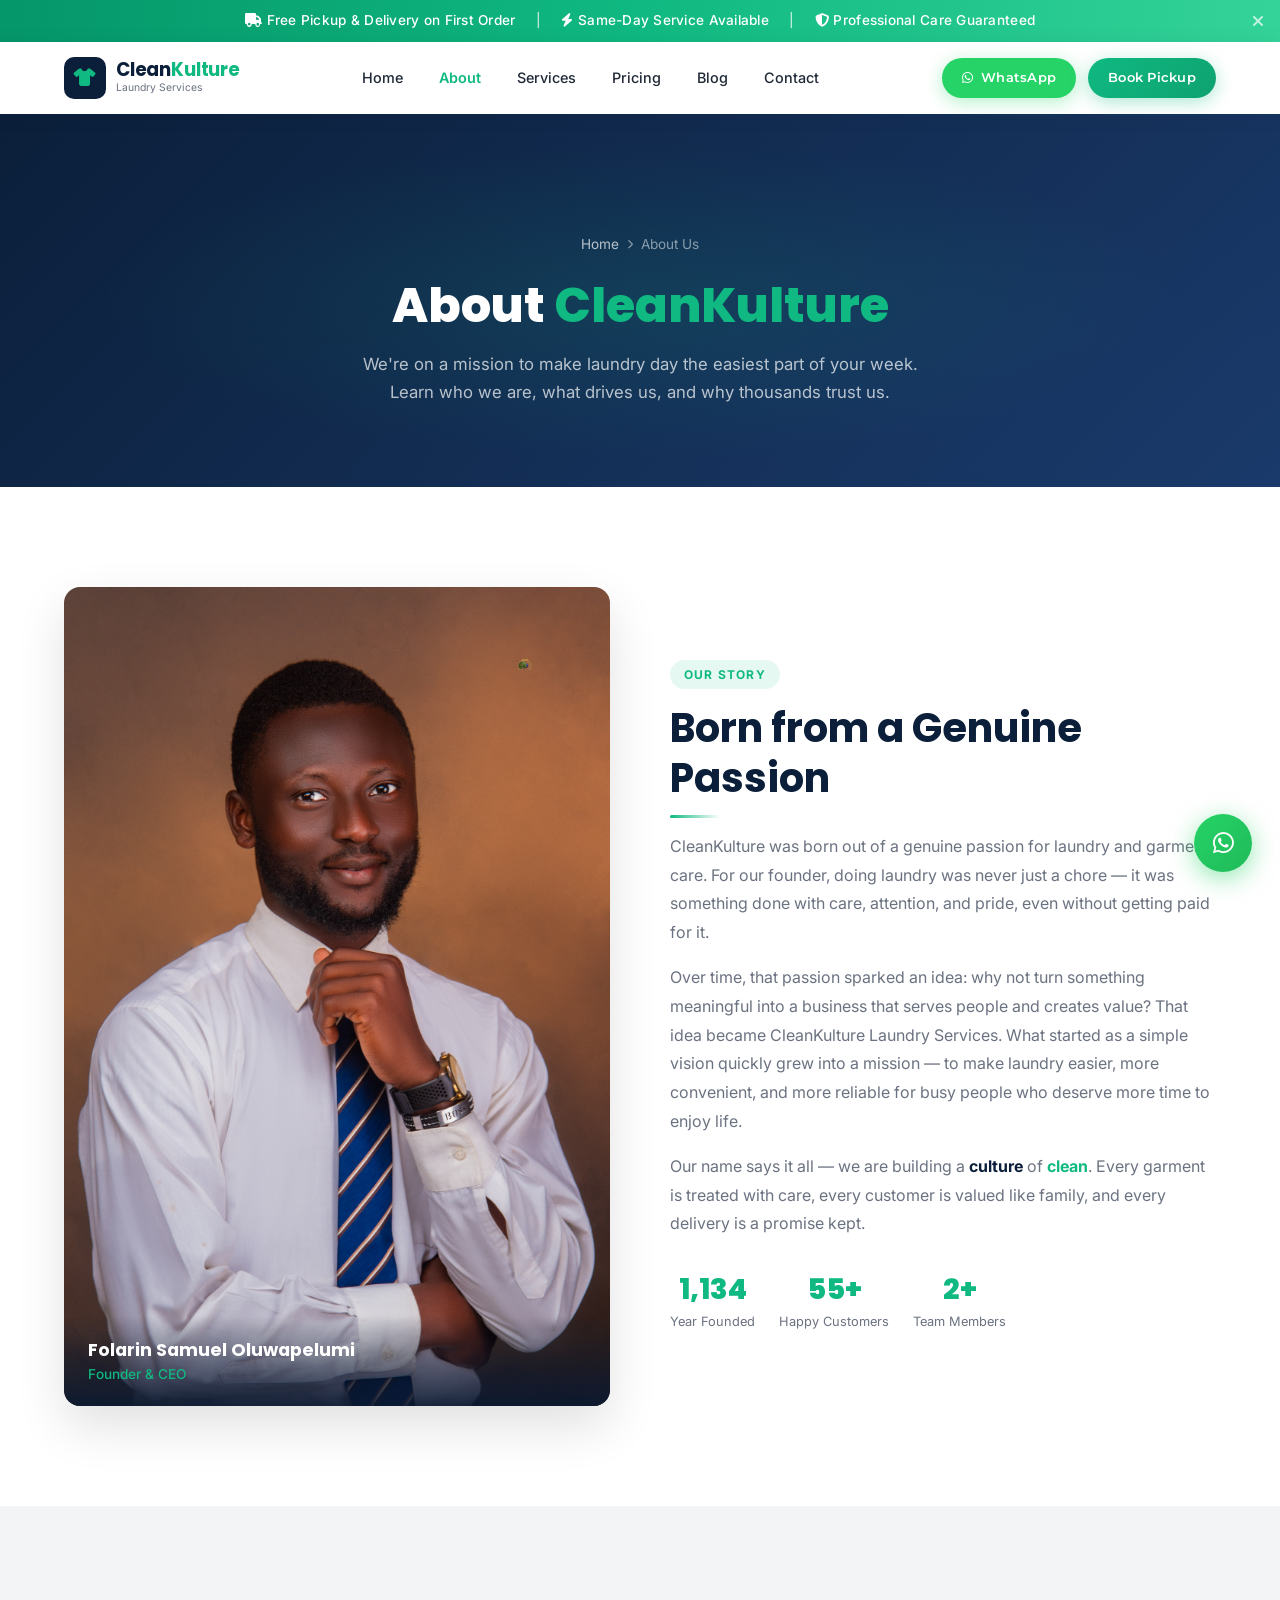
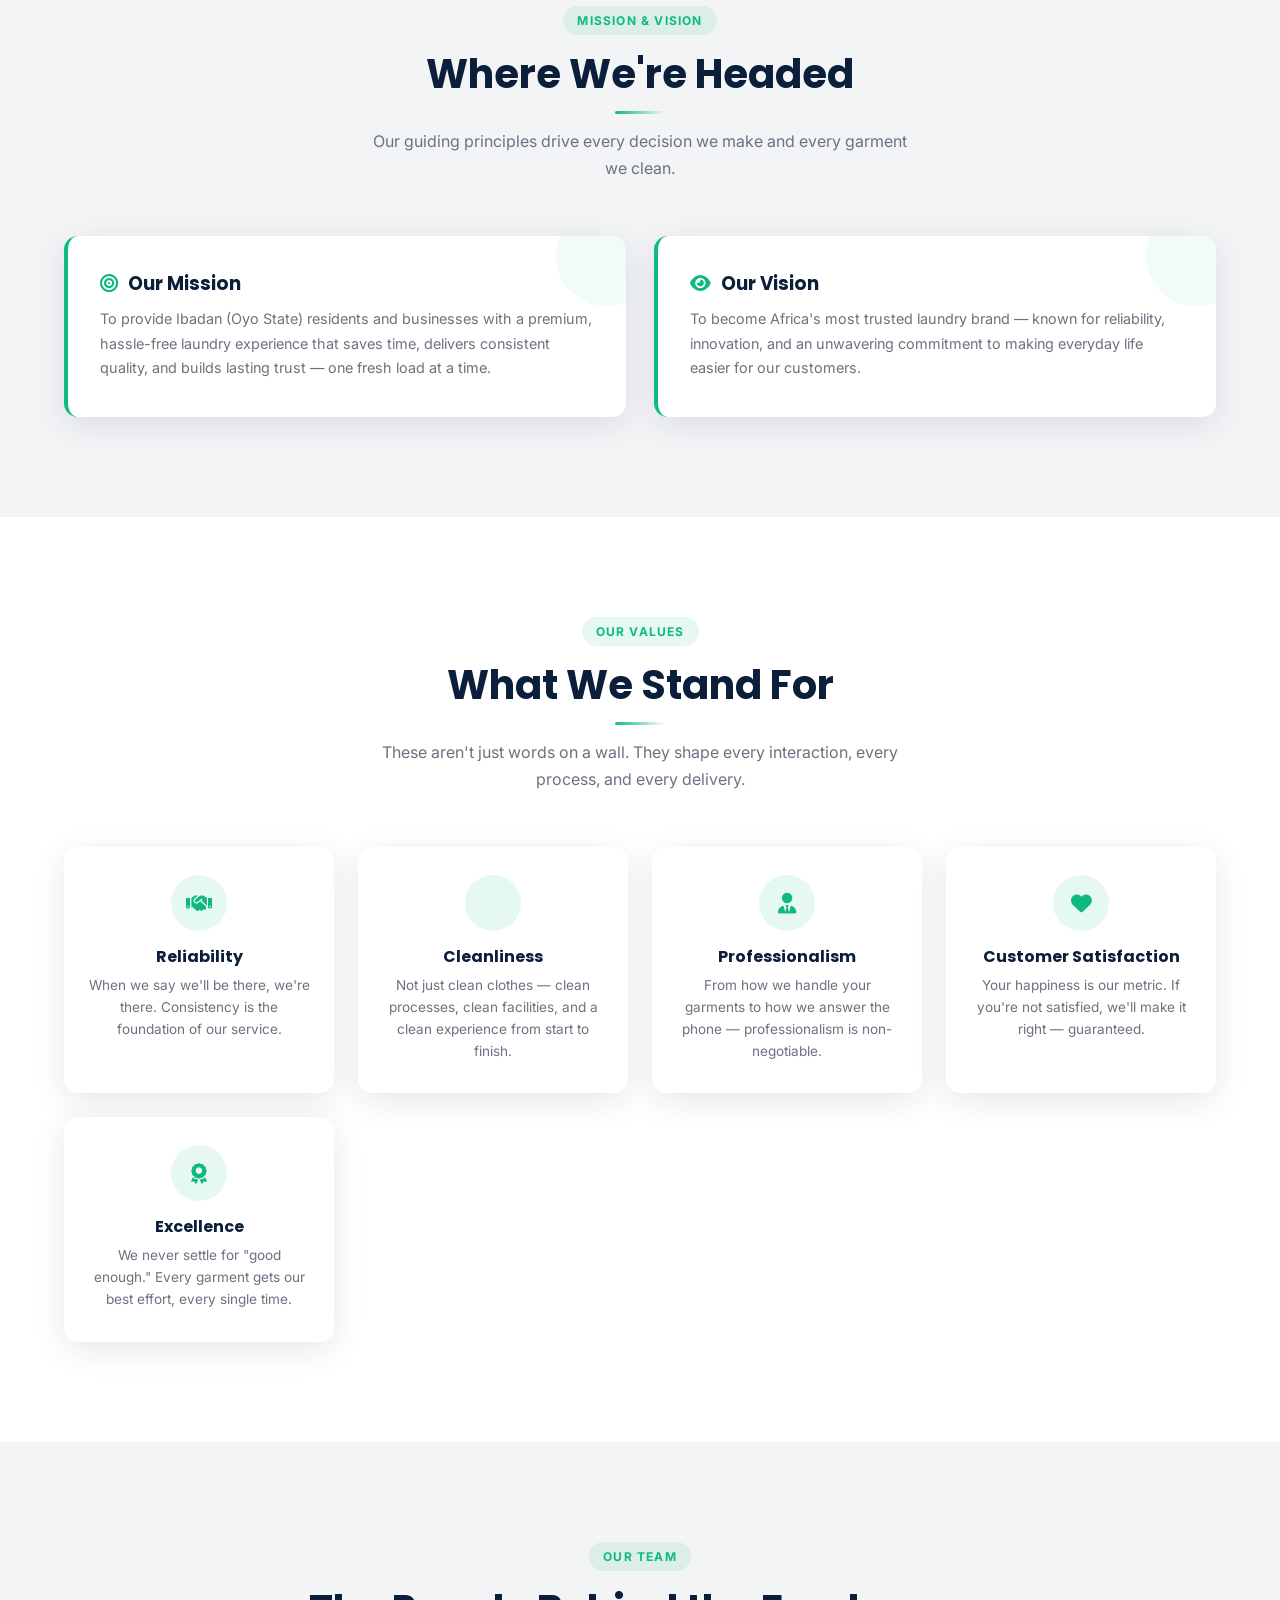
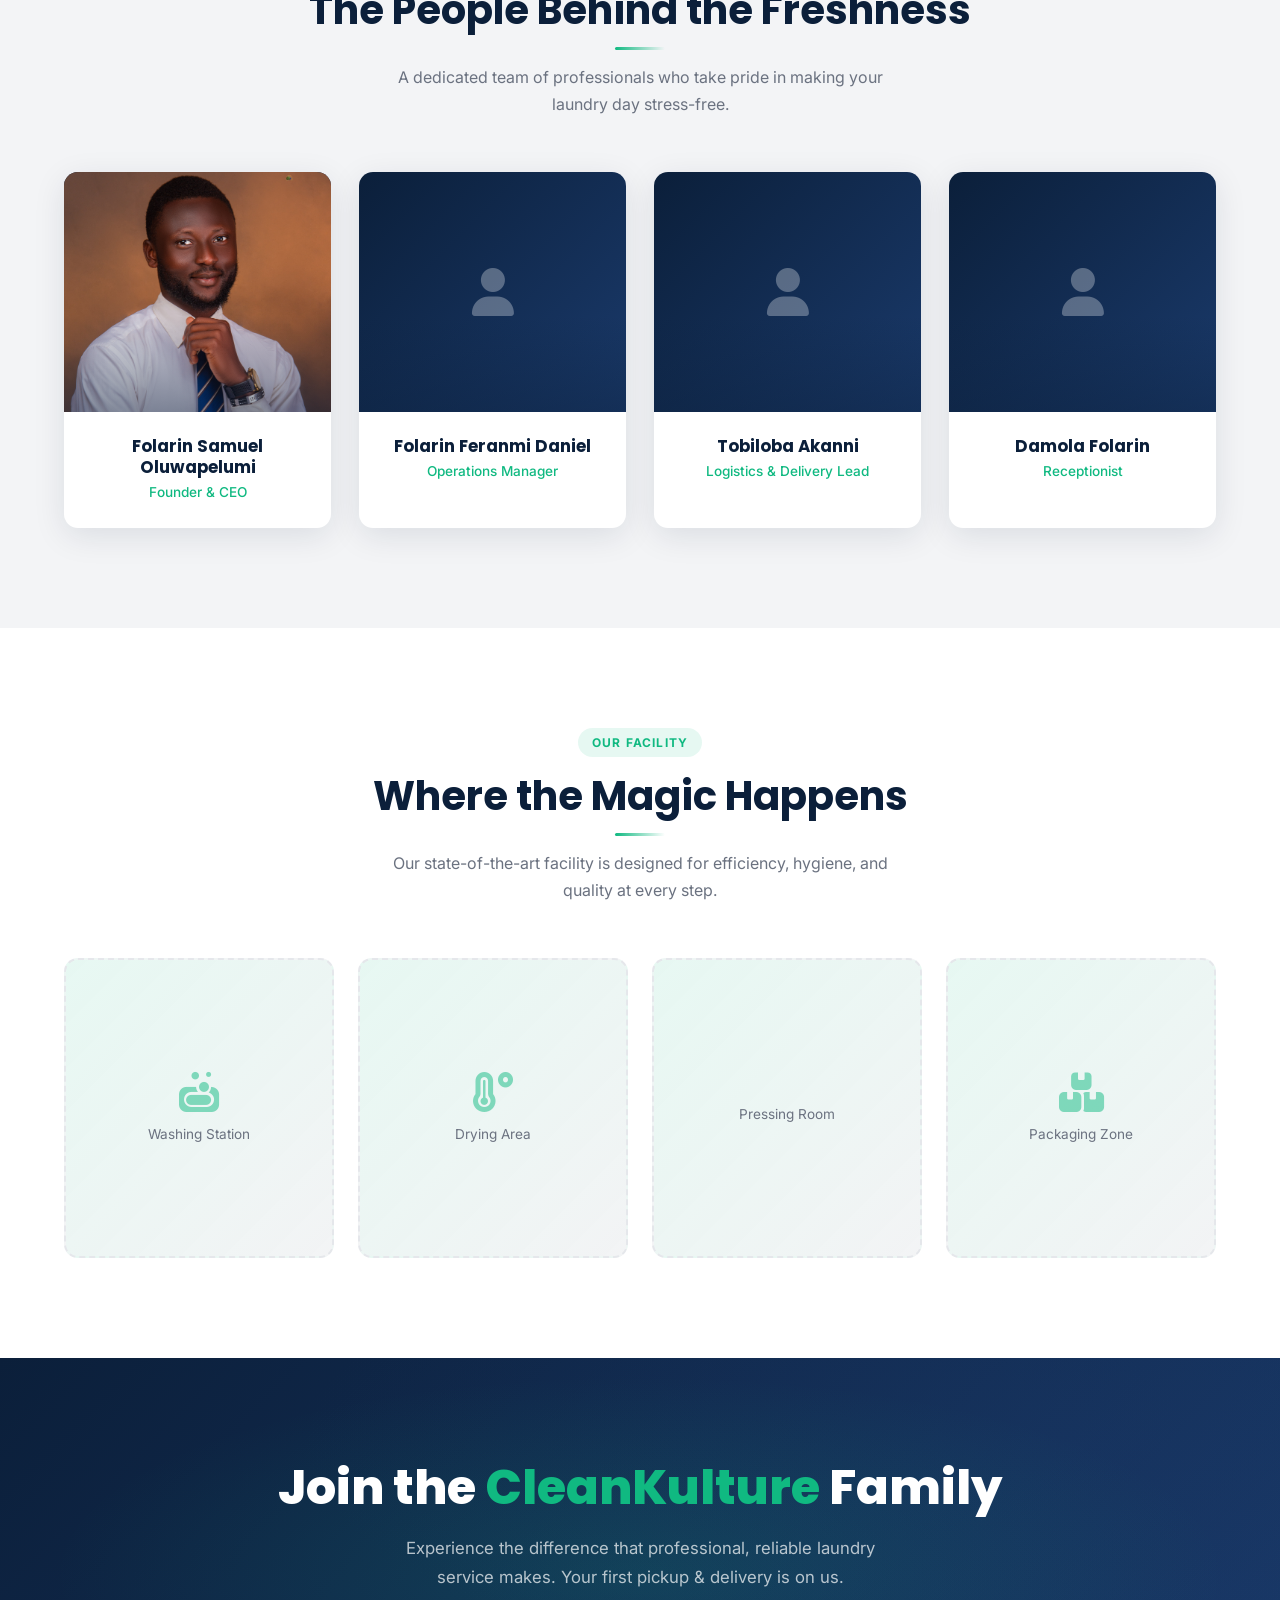
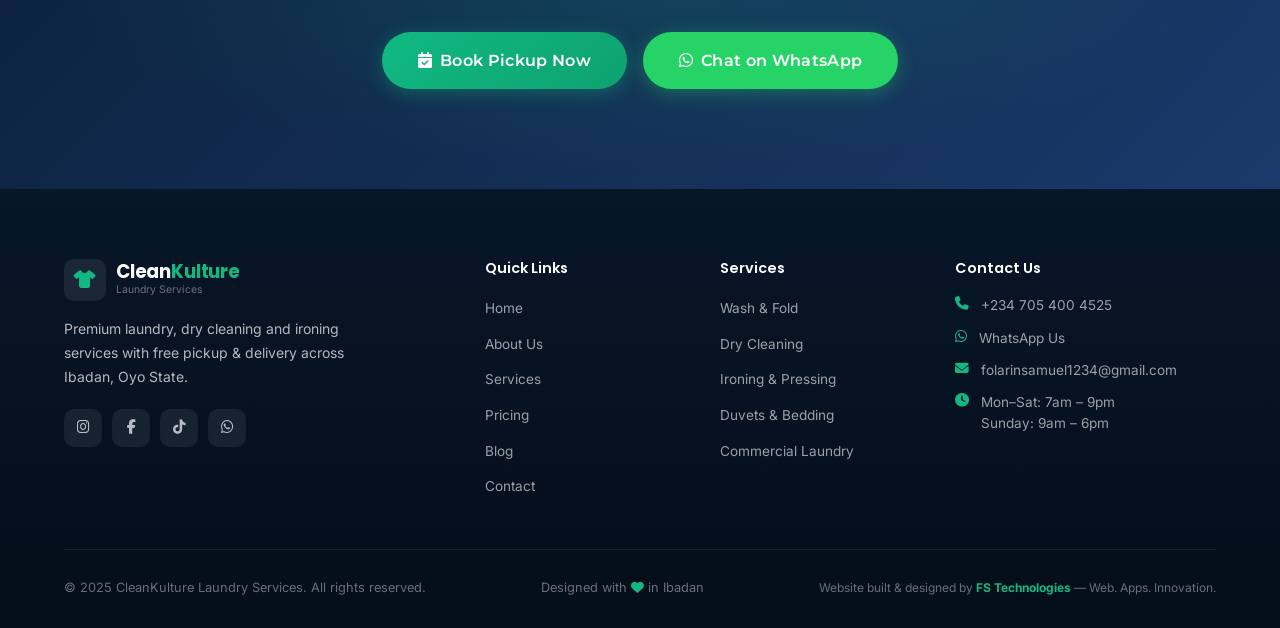
==== about.html @ 40de737f "Initial commit: CleanKulture Laundry Services website" ====
<!DOCTYPE html>
<html lang="en">
<head>
  <meta charset="UTF-8" />
  <meta name="viewport" content="width=device-width, initial-scale=1.0" />
  <title>About Us — CleanKulture Laundry Services</title>
  <meta name="description" content="Learn about CleanKulture Laundry Services — our mission, values, team and commitment to providing premium laundry solutions in Ibadan, Oyo State.">
  <link href="https://fonts.googleapis.com/css2?family=Poppins:wght@400;600;700;800&family=Inter:wght@300;400;500&family=Montserrat:wght@600;700&display=swap" rel="stylesheet">
  <link rel="stylesheet" href="https://cdnjs.cloudflare.com/ajax/libs/font-awesome/6.5.0/css/all.min.css">
  <link rel="stylesheet" href="css/style.css">
</head>
<body>

  <!-- LOADER -->
  <div class="loader-wrap"><div class="loader"></div></div>

  <!-- ANNOUNCEMENT BAR -->
  <div class="announce-bar">
    <i class="fas fa-truck"></i> Free Pickup & Delivery on First Order
    <span>|</span>
    <i class="fas fa-bolt"></i> Same-Day Service Available
    <span>|</span>
    <i class="fas fa-shield-alt"></i> Professional Care Guaranteed
    <button class="announce-close" aria-label="Close announcement"><i class="fas fa-times"></i></button>
  </div>

  <!-- HEADER -->
  <header>
    <div class="container">
      <div class="nav-inner">
        <a href="index.html" class="logo">
          <div class="logo-icon"><i class="fas fa-tshirt"></i></div>
          <div>
            <div class="logo-text">Clean<span>Kulture</span></div>
            <div class="logo-sub">Laundry Services</div>
          </div>
        </a>
        <nav>
          <ul>
            <li><a href="index.html">Home</a></li>
            <li><a href="about.html" class="active">About</a></li>
            <li><a href="services.html">Services</a></li>
            <li><a href="pricing.html">Pricing</a></li>
            <li><a href="blog.html">Blog</a></li>
            <li><a href="contact.html">Contact</a></li>
          </ul>
        </nav>
        <div class="nav-actions">
          <a href="https://wa.me/2347054004525?text=Good%20day%2C%20my%20name%20is%20%5BYour%20Name%5D.%20I%20am%20located%20at%20%5BYour%20Area%20in%20Ibadan%5D.%20I%20would%20like%20to%20%5Bdescribe%20how%20CleanKulture%20can%20help%20you%5D" class="btn btn-wa btn-sm"><i class="fab fa-whatsapp"></i> WhatsApp</a>
          <a href="index.html#book" class="btn btn-primary btn-sm">Book Pickup</a>
        </div>
        <button class="hamburger" id="menuToggle" aria-label="Toggle menu">
          <span></span><span></span><span></span>
        </button>
      </div>
    </div>
    <div class="mobile-nav" id="mobileNav">
      <ul>
        <li><a href="index.html">Home</a></li>
        <li><a href="about.html">About</a></li>
        <li><a href="services.html">Services</a></li>
        <li><a href="pricing.html">Pricing</a></li>
        <li><a href="blog.html">Blog</a></li>
        <li><a href="contact.html">Contact</a></li>
      </ul>
      <div class="mobile-ctas">
        <a href="https://wa.me/2347054004525?text=Good%20day%2C%20my%20name%20is%20%5BYour%20Name%5D.%20I%20am%20located%20at%20%5BYour%20Area%20in%20Ibadan%5D.%20I%20would%20like%20to%20%5Bdescribe%20how%20CleanKulture%20can%20help%20you%5D" class="btn btn-wa"><i class="fab fa-whatsapp"></i> Chat on WhatsApp</a>
        <a href="index.html#book" class="btn btn-primary">Book Pickup</a>
      </div>
    </div>
  </header>

  <!-- PAGE HEADER -->
  <div class="page-header">
    <div class="container">
      <div class="breadcrumb">
        <a href="index.html">Home</a> <i class="fas fa-chevron-right" style="font-size:.6rem;"></i> <span>About Us</span>
      </div>
      <h1>About <span class="accent">CleanKulture</span></h1>
      <p>We're on a mission to make laundry day the easiest part of your week. Learn who we are, what drives us, and why thousands trust us.</p>
    </div>
  </div>

  <!-- BRAND STORY -->
  <section>
    <div class="container">
      <div class="about-story-grid">
        <div class="reveal-left">
          <div style="position:relative;overflow:hidden;border-radius:16px;box-shadow:0 20px 50px rgba(0,0,0,.12);">
            <img src="images/founder-ceo.jpg" alt="Folarin Samuel Oluwapelumi — Founder & CEO, CleanKulture Laundry Services" style="width:100%;height:auto;display:block;object-fit:cover;object-position:center 20%;">
            <div style="position:absolute;bottom:0;left:0;right:0;background:linear-gradient(transparent,rgba(10,25,49,.92));padding:20px 24px;">
              <div style="color:#fff;font-family:var(--font-heading);font-weight:700;font-size:1.1rem;">Folarin Samuel Oluwapelumi</div>
              <div style="color:var(--green);font-size:.85rem;font-weight:500;">Founder & CEO</div>
            </div>
          </div>
        </div>
        <div class="reveal-right">
          <span class="section-tag">Our Story</span>
          <h2 class="section-title">Born from a Genuine Passion</h2>
          <p style="color:var(--muted);line-height:1.8;margin-bottom:16px;">
            CleanKulture was born out of a genuine passion for laundry and garment care. For our founder, doing laundry was never just a chore — it was something done with care, attention, and pride, even without getting paid for it.
          </p>
          <p style="color:var(--muted);line-height:1.8;margin-bottom:16px;">
            Over time, that passion sparked an idea: why not turn something meaningful into a business that serves people and creates value? That idea became CleanKulture Laundry Services. What started as a simple vision quickly grew into a mission — to make laundry easier, more convenient, and more reliable for busy people who deserve more time to enjoy life.
          </p>
          <p style="color:var(--muted);line-height:1.8;margin-bottom:28px;">
            Our name says it all — we are building a <strong style="color:var(--navy);">culture</strong> of <strong style="color:var(--green);">clean</strong>. Every garment is treated with care, every customer is valued like family, and every delivery is a promise kept.
          </p>
          <div style="display:flex;gap:24px;flex-wrap:wrap;">
            <div style="text-align:center;">
              <div style="font-family:var(--font-heading);font-size:1.8rem;font-weight:800;color:var(--green);" data-count="2026" data-suffix="">0</div>
              <div style="font-size:.8rem;color:var(--muted);">Year Founded</div>
            </div>
            <div style="text-align:center;">
              <div style="font-family:var(--font-heading);font-size:1.8rem;font-weight:800;color:var(--green);" data-count="100" data-suffix="+">0</div>
              <div style="font-size:.8rem;color:var(--muted);">Happy Customers</div>
            </div>
            <div style="text-align:center;">
              <div style="font-family:var(--font-heading);font-size:1.8rem;font-weight:800;color:var(--green);" data-count="5" data-suffix="+">0</div>
              <div style="font-size:.8rem;color:var(--muted);">Team Members</div>
            </div>
          </div>
        </div>
      </div>
    </div>
  </section>

  <!-- MISSION & VISION -->
  <section class="bg-gray">
    <div class="container">
      <div class="section-head text-center reveal">
        <span class="section-tag">Mission & Vision</span>
        <h2 class="section-title">Where We're Headed</h2>
        <p class="section-sub">Our guiding principles drive every decision we make and every garment we clean.</p>
      </div>
      <div class="mission-vision">
        <div class="mv-card reveal">
          <h3><i class="fas fa-bullseye"></i> Our Mission</h3>
          <p>To provide Ibadan (Oyo State) residents and businesses with a premium, hassle-free laundry experience that saves time, delivers consistent quality, and builds lasting trust — one fresh load at a time.</p>
        </div>
        <div class="mv-card reveal">
          <h3><i class="fas fa-eye"></i> Our Vision</h3>
          <p>To become Africa's most trusted laundry brand — known for reliability, innovation, and an unwavering commitment to making everyday life easier for our customers.</p>
        </div>
      </div>
    </div>
  </section>

  <!-- CORE VALUES -->
  <section>
    <div class="container">
      <div class="section-head text-center reveal">
        <span class="section-tag">Our Values</span>
        <h2 class="section-title">What We Stand For</h2>
        <p class="section-sub">These aren't just words on a wall. They shape every interaction, every process, and every delivery.</p>
      </div>
      <div class="values-grid">
        <div class="value-card reveal">
          <div class="value-icon"><i class="fas fa-handshake"></i></div>
          <h3>Reliability</h3>
          <p>When we say we'll be there, we're there. Consistency is the foundation of our service.</p>
        </div>
        <div class="value-card reveal">
          <div class="value-icon"><i class="fas fa-sparkles"></i></div>
          <h3>Cleanliness</h3>
          <p>Not just clean clothes — clean processes, clean facilities, and a clean experience from start to finish.</p>
        </div>
        <div class="value-card reveal">
          <div class="value-icon"><i class="fas fa-user-tie"></i></div>
          <h3>Professionalism</h3>
          <p>From how we handle your garments to how we answer the phone — professionalism is non-negotiable.</p>
        </div>
        <div class="value-card reveal">
          <div class="value-icon"><i class="fas fa-heart"></i></div>
          <h3>Customer Satisfaction</h3>
          <p>Your happiness is our metric. If you're not satisfied, we'll make it right — guaranteed.</p>
        </div>
        <div class="value-card reveal">
          <div class="value-icon"><i class="fas fa-award"></i></div>
          <h3>Excellence</h3>
          <p>We never settle for "good enough." Every garment gets our best effort, every single time.</p>
        </div>
      </div>
    </div>
  </section>

  <!-- MEET THE TEAM -->
  <section class="bg-gray">
    <div class="container">
      <div class="section-head text-center reveal">
        <span class="section-tag">Our Team</span>
        <h2 class="section-title">The People Behind the Freshness</h2>
        <p class="section-sub">A dedicated team of professionals who take pride in making your laundry day stress-free.</p>
      </div>
      <div class="team-grid">
        <div class="team-card reveal">
          <div class="team-avatar" style="padding:0;overflow:hidden;">
            <img src="images/founder-ceo.jpg" alt="Folarin Samuel Oluwapelumi — Founder & CEO" style="width:100%;height:100%;object-fit:cover;object-position:center 20%;">
          </div>
          <div class="team-info">
            <h3>Folarin Samuel Oluwapelumi</h3>
            <p>Founder & CEO</p>
          </div>
        </div>
        <div class="team-card reveal">
          <div class="team-avatar"><i class="fas fa-user"></i></div>
          <div class="team-info">
            <h3>Folarin Feranmi Daniel</h3>
            <p>Operations Manager</p>
          </div>
        </div>
        <div class="team-card reveal">
          <div class="team-avatar"><i class="fas fa-user"></i></div>
          <div class="team-info">
            <h3>Tobiloba Akanni</h3>
            <p>Logistics & Delivery Lead</p>
          </div>
        </div>
        <div class="team-card reveal">
          <div class="team-avatar"><i class="fas fa-user"></i></div>
          <div class="team-info">
            <h3>Damola Folarin</h3>
            <p>Receptionist</p>
          </div>
        </div>
      </div>
    </div>
  </section>

  <!-- FACILITY SHOWCASE -->
  <section>
    <div class="container">
      <div class="section-head text-center reveal">
        <span class="section-tag">Our Facility</span>
        <h2 class="section-title">Where the Magic Happens</h2>
        <p class="section-sub">Our state-of-the-art facility is designed for efficiency, hygiene, and quality at every step.</p>
      </div>
      <div class="quality-grid">
        <div class="quality-card reveal">
          <i class="fas fa-soap"></i>
          <span>Washing Station</span>
          <div class="overlay"><span>Industrial-grade washing machines</span></div>
        </div>
        <div class="quality-card reveal">
          <i class="fas fa-temperature-high"></i>
          <span>Drying Area</span>
          <div class="overlay"><span>Controlled temperature drying</span></div>
        </div>
        <div class="quality-card reveal">
          <i class="fas fa-iron"></i>
          <span>Pressing Room</span>
          <div class="overlay"><span>Professional steam pressing</span></div>
        </div>
        <div class="quality-card reveal">
          <i class="fas fa-boxes-stacked"></i>
          <span>Packaging Zone</span>
          <div class="overlay"><span>Neat packaging & quality check</span></div>
        </div>
      </div>
    </div>
  </section>

  <!-- FINAL CTA -->
  <div class="final-cta">
    <h2>Join the <span class="accent">CleanKulture</span> Family</h2>
    <p>Experience the difference that professional, reliable laundry service makes. Your first pickup & delivery is on us.</p>
    <div class="cta-btns">
      <a href="index.html#book" class="btn btn-primary btn-lg"><i class="fas fa-calendar-check"></i> Book Pickup Now</a>
      <a href="https://wa.me/2347054004525?text=Good%20day%2C%20my%20name%20is%20%5BYour%20Name%5D.%20I%20am%20located%20at%20%5BYour%20Area%20in%20Ibadan%5D.%20I%20would%20like%20to%20%5Bdescribe%20how%20CleanKulture%20can%20help%20you%5D" class="btn btn-wa btn-lg"><i class="fab fa-whatsapp"></i> Chat on WhatsApp</a>
    </div>
  </div>

  <!-- FOOTER -->
  <footer>
    <div class="container">
      <div class="footer-grid">
        <div class="footer-brand">
          <a href="index.html" class="logo">
            <div class="logo-icon" style="background:rgba(255,255,255,.08);"><i class="fas fa-tshirt"></i></div>
            <div>
              <div class="logo-text" style="color:#fff;">Clean<span>Kulture</span></div>
              <div class="logo-sub" style="color:rgba(255,255,255,.4);">Laundry Services</div>
            </div>
          </a>
          <p>Premium laundry, dry cleaning and ironing services with free pickup & delivery across Ibadan, Oyo State.</p>
          <div class="social-row">
            <a href="#" class="social-btn" aria-label="Instagram"><i class="fab fa-instagram"></i></a>
            <a href="#" class="social-btn" aria-label="Facebook"><i class="fab fa-facebook-f"></i></a>
            <a href="#" class="social-btn" aria-label="TikTok"><i class="fab fa-tiktok"></i></a>
            <a href="https://wa.me/2347054004525?text=Good%20day%2C%20my%20name%20is%20%5BYour%20Name%5D.%20I%20am%20located%20at%20%5BYour%20Area%20in%20Ibadan%5D.%20I%20would%20like%20to%20%5Bdescribe%20how%20CleanKulture%20can%20help%20you%5D" class="social-btn" aria-label="WhatsApp"><i class="fab fa-whatsapp"></i></a>
          </div>
        </div>
        <div class="footer-col">
          <h4>Quick Links</h4>
          <ul>
            <li><a href="index.html">Home</a></li>
            <li><a href="about.html">About Us</a></li>
            <li><a href="services.html">Services</a></li>
            <li><a href="pricing.html">Pricing</a></li>
            <li><a href="blog.html">Blog</a></li>
            <li><a href="contact.html">Contact</a></li>
          </ul>
        </div>
        <div class="footer-col">
          <h4>Services</h4>
          <ul>
            <li><a href="services.html#wash-fold">Wash & Fold</a></li>
            <li><a href="services.html#dry-cleaning">Dry Cleaning</a></li>
            <li><a href="services.html#ironing">Ironing & Pressing</a></li>
            <li><a href="services.html#duvets">Duvets & Bedding</a></li>
            <li><a href="services.html#commercial">Commercial Laundry</a></li>
          </ul>
        </div>
        <div class="footer-col">
          <h4>Contact Us</h4>
          <div class="contact-item">
            <i class="fas fa-phone"></i>
            <p><a href="tel:+2347054004525">+234 705 400 4525</a></p>
          </div>
          <div class="contact-item">
            <i class="fab fa-whatsapp"></i>
            <p><a href="https://wa.me/2347054004525?text=Good%20day%2C%20my%20name%20is%20%5BYour%20Name%5D.%20I%20am%20located%20at%20%5BYour%20Area%20in%20Ibadan%5D.%20I%20would%20like%20to%20%5Bdescribe%20how%20CleanKulture%20can%20help%20you%5D">WhatsApp Us</a></p>
          </div>
          <div class="contact-item">
            <i class="fas fa-envelope"></i>
            <p>folarinsamuel1234@gmail.com</p>
          </div>
          <div class="contact-item">
            <i class="fas fa-clock"></i>
            <p>Mon–Sat: 7am – 9pm<br>Sunday: 9am – 6pm</p>
          </div>
        </div>
      </div>
      <div class="footer-bottom">
        <span>&copy; 2025 CleanKulture Laundry Services. All rights reserved.</span>
        <span>Designed with <i class="fas fa-heart" style="color:var(--green);"></i> in Ibadan</span>
                <span style="font-size:.75rem;">Website built &amp; designed by <strong style="color:var(--green);">FS Technologies</strong> — Web. Apps. Innovation.</span>
      </div>
    </div>
  </footer>

  <!-- FLOATING WHATSAPP -->
  <a href="https://wa.me/2347054004525?text=Good%20day%2C%20my%20name%20is%20%5BYour%20Name%5D.%20I%20am%20located%20at%20%5BYour%20Area%20in%20Ibadan%5D.%20I%20would%20like%20to%20%5Bdescribe%20how%20CleanKulture%20can%20help%20you%5D" class="float-wa" title="Chat on WhatsApp" aria-label="Chat on WhatsApp">
    <i class="fab fa-whatsapp"></i>
  </a>

  <!-- BACK TO TOP -->
  <button class="back-to-top" aria-label="Back to top">
    <i class="fas fa-arrow-up"></i>
  </button>

  <script src="js/main.js"></script>
</body>
</html>
---- css/style.css ----
/* =========================================
   CLEANKULTURE LAUNDRY SERVICES
   Professional Website Stylesheet
   ========================================= */

/* ---- CSS VARIABLES & RESET ---- */
*, *::before, *::after { box-sizing: border-box; margin: 0; padding: 0; }

:root {
  --navy:   #0B1F3A;
  --navy2:  #0d2548;
  --navy3:  #142d52;
  --navy4:  #1a3a6b;
  --white:  #FFFFFF;
  --gray:   #F3F4F6;
  --gray2:  #e5e7eb;
  --gray3:  #d1d5db;
  --green:  #10B981;
  --green2: #0ea271;
  --green3: #059669;
  --text:   #1f2937;
  --muted:  #6b7280;
  --light:  #9ca3af;
  --radius: 14px;
  --radius-lg: 24px;
  --shadow: 0 8px 32px rgba(11,31,58,.10);
  --shadow-lg: 0 20px 60px rgba(11,31,58,.15);
  --shadow-green: 0 4px 18px rgba(16,185,129,.35);
  --transition: all .3s ease;
  --font-heading: 'Poppins', sans-serif;
  --font-body: 'Inter', sans-serif;
  --font-btn: 'Montserrat', sans-serif;
}

html { scroll-behavior: smooth; font-size: 16px; }

body {
  font-family: var(--font-body);
  color: var(--text);
  background: var(--white);
  overflow-x: hidden;
  line-height: 1.6;
  -webkit-font-smoothing: antialiased;
  -moz-osx-font-smoothing: grayscale;
}

h1,h2,h3,h4,h5 { font-family: var(--font-heading); line-height: 1.25; }
a { text-decoration: none; color: inherit; }
img { max-width: 100%; display: block; }
ul { list-style: none; }
button, input, select, textarea { font-family: inherit; }
::selection { background: rgba(16,185,129,.2); color: var(--navy); }

.container {
  max-width: 1200px;
  margin: 0 auto;
  padding: 0 24px;
}

/* ---- BUTTONS ---- */
.btn {
  display: inline-flex;
  align-items: center;
  gap: 8px;
  padding: 14px 28px;
  border-radius: 50px;
  font-family: var(--font-btn);
  font-weight: 600;
  font-size: 0.9rem;
  cursor: pointer;
  transition: all .35s cubic-bezier(.4,0,.2,1);
  border: none;
  white-space: nowrap;
  position: relative;
  overflow: hidden;
  letter-spacing: .02em;
}
.btn::after {
  content: '';
  position: absolute;
  inset: 0;
  background: rgba(255,255,255,0.15);
  transform: translateX(-100%);
  transition: transform .4s ease;
}
.btn:hover::after { transform: translateX(0); }

.btn-primary {
  background: linear-gradient(135deg, var(--green), var(--green2));
  color: var(--white);
  box-shadow: var(--shadow-green);
}
.btn-primary:hover {
  background: linear-gradient(135deg, var(--green2), var(--green3));
  transform: translateY(-3px);
  box-shadow: 0 8px 28px rgba(16,185,129,.45);
}
.btn-navy {
  background: linear-gradient(135deg, var(--navy), var(--navy3));
  color: var(--white);
}
.btn-navy:hover {
  background: linear-gradient(135deg, var(--navy2), var(--navy4));
  transform: translateY(-3px);
  box-shadow: 0 8px 28px rgba(11,31,58,.25);
}
.btn-outline {
  background: transparent;
  color: var(--white);
  border: 2px solid rgba(255,255,255,.6);
}
.btn-outline:hover {
  background: rgba(255,255,255,.12);
  border-color: var(--white);
  transform: translateY(-2px);
}
.btn-outline-navy {
  background: transparent;
  color: var(--navy);
  border: 2px solid var(--navy);
}
.btn-outline-navy:hover {
  background: var(--navy);
  color: var(--white);
  transform: translateY(-2px);
}
.btn-wa {
  background: #25D366;
  color: var(--white);
  box-shadow: 0 4px 18px rgba(37,211,102,.35);
}
.btn-wa:hover {
  background: #20ba5a;
  transform: translateY(-2px);
}
.btn-sm { padding: 10px 20px; font-size: 0.8rem; }
.btn-lg { padding: 16px 36px; font-size: 1rem; }

/* ---- ANNOUNCEMENT BAR ---- */
.announce-bar {
  background: linear-gradient(90deg, var(--green3), var(--green), #34d399);
  color: var(--white);
  text-align: center;
  padding: 10px 16px;
  font-size: 0.85rem;
  font-weight: 500;
  letter-spacing: 0.02em;
  position: relative;
  overflow: hidden;
}
.announce-bar::before {
  content: '';
  position: absolute;
  top: 0; left: -100%;
  width: 100%; height: 100%;
  background: linear-gradient(90deg, transparent, rgba(255,255,255,.15), transparent);
  animation: shimmer 3s infinite;
}
@keyframes shimmer {
  0% { left: -100%; }
  100% { left: 100%; }
}
.announce-bar span { margin: 0 16px; opacity: .7; }
.announce-close {
  position: absolute;
  right: 16px;
  top: 50%;
  transform: translateY(-50%);
  background: none;
  border: none;
  color: rgba(255,255,255,.7);
  cursor: pointer;
  font-size: 1rem;
  transition: color .2s;
}
.announce-close:hover { color: var(--white); }

/* ---- HEADER / NAV ---- */
header {
  position: sticky;
  top: 0;
  z-index: 900;
  background: rgba(255,255,255,.95);
  backdrop-filter: blur(20px);
  -webkit-backdrop-filter: blur(20px);
  box-shadow: 0 2px 20px rgba(11,31,58,.08);
  transition: var(--transition);
}
header.scrolled {
  box-shadow: 0 4px 30px rgba(11,31,58,.12);
}
.nav-inner {
  display: flex;
  align-items: center;
  justify-content: space-between;
  height: 72px;
}
.logo {
  display: flex;
  align-items: center;
  gap: 10px;
}
.logo-icon {
  width: 42px; height: 42px;
  background: var(--navy);
  border-radius: 10px;
  display: flex; align-items: center; justify-content: center;
  transition: var(--transition);
}
.logo-icon i { color: var(--green); font-size: 1.1rem; }
.logo:hover .logo-icon { transform: rotate(-8deg) scale(1.05); }
.logo-text { font-family: var(--font-heading); font-weight: 700; font-size: 1.15rem; color: var(--navy); line-height: 1.15; letter-spacing: -.01em; }
.logo-text span { color: var(--green); }
.logo-sub { font-size: 0.65rem; color: var(--muted); font-family: var(--font-body); font-weight: 400; }

nav ul {
  display: flex;
  list-style: none;
  gap: 8px;
  align-items: center;
}
nav ul a {
  font-size: 0.9rem;
  font-weight: 500;
  color: var(--text);
  transition: color .2s;
  padding: 8px 14px;
  border-radius: 8px;
  position: relative;
}
nav ul a:hover { color: var(--green); background: rgba(16,185,129,.06); }
nav ul a.active { color: var(--green); font-weight: 600; }

.nav-actions { display: flex; gap: 12px; align-items: center; }

.hamburger {
  display: none;
  flex-direction: column;
  gap: 5px;
  cursor: pointer;
  padding: 4px;
  background: none;
  border: none;
}
.hamburger span {
  display: block;
  width: 24px; height: 2px;
  background: var(--navy);
  border-radius: 2px;
  transition: all .3s;
}
.hamburger.active span:nth-child(1) { transform: rotate(45deg) translate(5px, 5px); }
.hamburger.active span:nth-child(2) { opacity: 0; }
.hamburger.active span:nth-child(3) { transform: rotate(-45deg) translate(5px, -5px); }

/* Mobile nav */
.mobile-nav {
  display: none;
  background: var(--white);
  border-top: 1px solid var(--gray2);
  padding: 20px 24px;
  animation: slideDown .3s ease;
}
@keyframes slideDown {
  from { opacity: 0; transform: translateY(-10px); }
  to { opacity: 1; transform: translateY(0); }
}
.mobile-nav.open { display: block; }
.mobile-nav ul { list-style: none; display: flex; flex-direction: column; gap: 4px; }
.mobile-nav ul a {
  font-size: 1rem; font-weight: 500; color: var(--text);
  padding: 12px 16px; border-radius: 10px; display: block;
  transition: var(--transition);
}
.mobile-nav ul a:hover { background: var(--gray); color: var(--green); }
.mobile-nav .mobile-ctas { display: flex; flex-direction: column; gap: 10px; margin-top: 20px; }

/* ---- HERO SECTION ---- */
.hero {
  background: linear-gradient(135deg, var(--navy) 0%, var(--navy3) 50%, var(--navy4) 100%);
  min-height: 92vh;
  display: flex;
  align-items: center;
  position: relative;
  overflow: hidden;
}
.hero::before {
  content: '';
  position: absolute; inset: 0;
  background: radial-gradient(ellipse at 70% 50%, rgba(16,185,129,.12) 0%, transparent 60%),
              radial-gradient(ellipse at 20% 80%, rgba(26,58,107,.3) 0%, transparent 50%);
}
.hero::after {
  content: '';
  position: absolute;
  right: -120px; top: -120px;
  width: 500px; height: 500px;
  border-radius: 50%;
  border: 1.5px solid rgba(255,255,255,.05);
}
.hero-deco {
  position: absolute;
  right: -60px; bottom: -60px;
  width: 350px; height: 350px;
  border-radius: 50%;
  border: 1.5px solid rgba(255,255,255,.04);
}
.hero-grid {
  display: grid;
  grid-template-columns: 1fr 1fr;
  gap: 60px;
  align-items: center;
  position: relative;
  z-index: 2;
  padding: 80px 0;
}
.hero-label {
  display: inline-flex;
  align-items: center;
  gap: 8px;
  background: rgba(16,185,129,.15);
  border: 1px solid rgba(16,185,129,.3);
  color: var(--green);
  font-size: 0.78rem;
  font-weight: 600;
  padding: 6px 14px;
  border-radius: 50px;
  margin-bottom: 20px;
  letter-spacing: 0.06em;
  text-transform: uppercase;
}
.hero h1 {
  font-size: clamp(2.2rem, 5vw, 3.6rem);
  font-weight: 800;
  color: var(--white);
  line-height: 1.12;
  margin-bottom: 22px;
  letter-spacing: -.02em;
}
.hero h1 .accent { color: var(--green); }
.hero-sub {
  color: rgba(255,255,255,.75);
  font-size: 1.08rem;
  line-height: 1.7;
  margin-bottom: 36px;
  max-width: 500px;
}
.hero-ctas {
  display: flex;
  gap: 14px;
  flex-wrap: wrap;
  margin-bottom: 40px;
}
.trust-badges {
  display: flex;
  flex-wrap: wrap;
  gap: 10px;
}
.badge {
  display: flex;
  align-items: center;
  gap: 6px;
  background: rgba(255,255,255,.07);
  border: 1px solid rgba(255,255,255,.12);
  color: rgba(255,255,255,.85);
  font-size: 0.78rem;
  padding: 7px 14px;
  border-radius: 50px;
  transition: var(--transition);
}
.badge:hover { background: rgba(255,255,255,.12); transform: translateY(-1px); }
.badge i { color: var(--green); font-size: 0.8rem; }

/* Hero visual card */
.hero-visual { position: relative; }
.hero-card {
  background: rgba(255,255,255,.06);
  border: 1px solid rgba(255,255,255,.12);
  backdrop-filter: blur(16px);
  -webkit-backdrop-filter: blur(16px);
  border-radius: var(--radius-lg);
  padding: 36px;
  position: relative;
}
.hero-img-wrap {
  width: 100%;
  height: 340px;
  background: linear-gradient(135deg, rgba(16,185,129,.15), rgba(255,255,255,.05));
  border-radius: 16px;
  display: flex;
  flex-direction: column;
  align-items: center;
  justify-content: center;
  gap: 12px;
  color: rgba(255,255,255,.5);
  font-size: 0.85rem;
  border: 1px dashed rgba(255,255,255,.15);
  position: relative;
  overflow: hidden;
}
.hero-img-wrap::before {
  content: '';
  position: absolute;
  width: 200%;
  height: 200%;
  background: radial-gradient(circle, rgba(16,185,129,.08) 0%, transparent 50%);
  animation: pulse 4s ease-in-out infinite;
}
@keyframes pulse {
  0%, 100% { transform: scale(1); opacity: .5; }
  50% { transform: scale(1.1); opacity: 1; }
}
.hero-img-wrap i { font-size: 4rem; color: rgba(16,185,129,.6); z-index: 1; }
.hero-img-wrap span { z-index: 1; }

/* Floating stat cards */
.stat-card {
  position: absolute;
  background: var(--white);
  border-radius: 14px;
  padding: 14px 18px;
  box-shadow: var(--shadow-lg);
  display: flex;
  align-items: center;
  gap: 12px;
  animation: float 3s ease-in-out infinite;
}
.stat-card.left { left: -32px; bottom: 60px; animation-delay: 0s; }
.stat-card.top-right { right: -24px; top: 40px; animation-delay: 1.5s; }
@keyframes float {
  0%, 100% { transform: translateY(0); }
  50% { transform: translateY(-8px); }
}
.stat-icon {
  width: 40px; height: 40px;
  border-radius: 10px;
  display: flex; align-items: center; justify-content: center;
  font-size: 1rem;
}
.stat-icon.green { background: rgba(16,185,129,.12); color: var(--green); }
.stat-icon.navy  { background: rgba(11,31,58,.08); color: var(--navy); }
.stat-num { font-family: var(--font-heading); font-weight: 700; font-size: 1.1rem; color: var(--navy); }
.stat-label { font-size: 0.72rem; color: var(--muted); }

/* ---- SECTION STYLES ---- */
section { padding: 100px 0; }
.section-tag {
  display: inline-block;
  background: rgba(16,185,129,.1);
  color: var(--green);
  font-size: 0.75rem;
  font-weight: 700;
  letter-spacing: .1em;
  text-transform: uppercase;
  padding: 5px 14px;
  border-radius: 50px;
  margin-bottom: 14px;
}
.section-title {
  font-size: clamp(1.8rem, 3.5vw, 2.5rem);
  font-weight: 700;
  color: var(--navy);
  line-height: 1.25;
  margin-bottom: 14px;
}
.section-sub {
  color: var(--muted);
  font-size: 1rem;
  line-height: 1.7;
  max-width: 540px;
}
.section-head { margin-bottom: 54px; }
.text-center { text-align: center; }
.text-center .section-sub { margin: 0 auto; }

/* ---- SCROLL ANIMATIONS ---- */
.reveal {
  opacity: 0;
  transform: translateY(30px);
  transition: opacity .6s ease, transform .6s ease;
}
.reveal.visible {
  opacity: 1;
  transform: translateY(0);
}
.reveal-left {
  opacity: 0;
  transform: translateX(-40px);
  transition: opacity .6s ease, transform .6s ease;
}
.reveal-left.visible {
  opacity: 1;
  transform: translateX(0);
}
.reveal-right {
  opacity: 0;
  transform: translateX(40px);
  transition: opacity .6s ease, transform .6s ease;
}
.reveal-right.visible {
  opacity: 1;
  transform: translateX(0);
}
.reveal-scale {
  opacity: 0;
  transform: scale(0.9);
  transition: opacity .6s ease, transform .6s ease;
}
.reveal-scale.visible {
  opacity: 1;
  transform: scale(1);
}

/* ---- SERVICES SECTION ---- */
.services { background: var(--gray); }
.services-grid {
  display: grid;
  grid-template-columns: repeat(3, 1fr);
  gap: 24px;
}
.service-card {
  background: var(--white);
  border-radius: var(--radius);
  padding: 32px 28px;
  box-shadow: var(--shadow);
  transition: all .4s cubic-bezier(.4,0,.2,1);
  border-bottom: 3px solid transparent;
  position: relative;
  overflow: hidden;
}
.service-card::before {
  content: '';
  position: absolute;
  top: 0; left: 0;
  width: 100%; height: 3px;
  background: linear-gradient(90deg, var(--green), transparent);
  opacity: 0;
  transition: opacity .3s;
}
.service-card:hover::before { opacity: 1; }
.service-card:hover {
  transform: translateY(-8px);
  box-shadow: var(--shadow-lg);
  border-bottom-color: var(--green);
}
.svc-icon {
  width: 56px; height: 56px;
  background: rgba(16,185,129,.1);
  border-radius: 14px;
  display: flex; align-items: center; justify-content: center;
  font-size: 1.4rem;
  color: var(--green);
  margin-bottom: 20px;
  transition: var(--transition);
}
.service-card:hover .svc-icon {
  background: var(--green);
  color: var(--white);
  transform: scale(1.05);
}
.service-card h3 { font-size: 1.1rem; color: var(--navy); margin-bottom: 10px; }
.service-card p { font-size: 0.875rem; color: var(--muted); line-height: 1.65; margin-bottom: 20px; }
.learn-more {
  color: var(--green);
  font-size: 0.85rem;
  font-weight: 600;
  display: inline-flex;
  align-items: center;
  gap: 6px;
  transition: gap .2s;
}
.learn-more:hover { gap: 10px; }

/* ---- WHY CHOOSE US ---- */
.why-grid {
  display: grid;
  grid-template-columns: 1fr 1fr;
  gap: 70px;
  align-items: center;
}
.why-visual {
  background: linear-gradient(135deg, var(--navy), var(--navy4));
  border-radius: var(--radius-lg);
  padding: 48px 40px;
  color: var(--white);
  position: relative;
  overflow: hidden;
}
.why-visual::before {
  content: '';
  position: absolute;
  top: -50px; right: -50px;
  width: 250px; height: 250px;
  border-radius: 50%;
  background: rgba(16,185,129,.1);
}
.why-visual::after {
  content: '';
  position: absolute;
  bottom: -40px; left: -40px;
  width: 180px; height: 180px;
  border-radius: 50%;
  background: rgba(16,185,129,.06);
}
.stats-grid {
  display: grid;
  grid-template-columns: 1fr 1fr;
  gap: 24px;
  margin-top: 32px;
}
.stat-box {
  background: rgba(255,255,255,.07);
  border: 1px solid rgba(255,255,255,.1);
  border-radius: 14px;
  padding: 24px 20px;
  text-align: center;
  transition: all .35s cubic-bezier(.4,0,.2,1);
}
.stat-box:hover {
  background: rgba(255,255,255,.12);
  transform: translateY(-3px);
  border-color: rgba(16,185,129,.3);
}
.stat-box .num {
  font-family: var(--font-heading);
  font-size: 2rem;
  font-weight: 800;
  color: var(--green);
  display: block;
}
.stat-box .lbl { font-size: 0.8rem; color: rgba(255,255,255,.65); margin-top: 4px; }

.benefits-list { list-style: none; display: flex; flex-direction: column; gap: 18px; }
.benefit-item { display: flex; align-items: flex-start; gap: 14px; }
.benefit-check {
  width: 32px; height: 32px;
  background: rgba(16,185,129,.1);
  border-radius: 50%;
  display: flex; align-items: center; justify-content: center;
  flex-shrink: 0;
  transition: var(--transition);
}
.benefit-item:hover .benefit-check { background: var(--green); }
.benefit-item:hover .benefit-check i { color: var(--white); }
.benefit-check i { color: var(--green); font-size: 0.85rem; }
.benefit-item h4 { font-size: 0.95rem; color: var(--navy); margin-bottom: 3px; }
.benefit-item p { font-size: 0.83rem; color: var(--muted); line-height: 1.5; }

/* ---- HOW IT WORKS ---- */
.how { background: var(--gray); }
.steps-grid {
  display: grid;
  grid-template-columns: repeat(3, 1fr);
  gap: 32px;
  position: relative;
}
.steps-grid::before {
  content: '';
  position: absolute;
  top: 36px; left: 16.66%; right: 16.66%;
  height: 2px;
  background: linear-gradient(90deg, var(--green), rgba(16,185,129,.2));
  z-index: 0;
}
.step-card {
  background: var(--white);
  border-radius: var(--radius);
  padding: 36px 28px 28px;
  text-align: center;
  box-shadow: var(--shadow);
  position: relative;
  z-index: 1;
  transition: all .4s cubic-bezier(.4,0,.2,1);
}
.step-card:hover { transform: translateY(-6px); box-shadow: var(--shadow-lg); }
.step-num {
  width: 72px; height: 72px;
  background: var(--navy);
  color: var(--white);
  border-radius: 50%;
  display: flex; align-items: center; justify-content: center;
  font-family: var(--font-heading);
  font-size: 1.5rem;
  font-weight: 800;
  margin: 0 auto 20px;
  border: 4px solid var(--white);
  box-shadow: 0 0 0 3px var(--green);
  transition: var(--transition);
}
.step-card:hover .step-num { background: var(--green); transform: scale(1.05); }
.step-card h3 { font-size: 1.05rem; color: var(--navy); margin-bottom: 10px; }
.step-card p { font-size: 0.875rem; color: var(--muted); line-height: 1.65; }

/* ---- QUALITY SHOWCASE ---- */
.quality { background: var(--white); }
.quality-grid {
  display: grid;
  grid-template-columns: repeat(4, 1fr);
  gap: 24px;
}
.quality-card {
  border-radius: var(--radius);
  overflow: hidden;
  position: relative;
  height: 300px;
  background: linear-gradient(135deg, rgba(16,185,129,.1), rgba(11,31,58,.05));
  display: flex;
  align-items: center;
  justify-content: center;
  flex-direction: column;
  gap: 12px;
  color: var(--muted);
  border: 2px dashed var(--gray2);
  transition: var(--transition);
  cursor: pointer;
}
.quality-card:hover {
  border-color: var(--green);
  transform: translateY(-4px);
  box-shadow: var(--shadow-lg);
}
.quality-card i { font-size: 2.5rem; color: rgba(16,185,129,.5); }
.quality-card span { font-size: 0.85rem; }
.quality-card .overlay {
  position: absolute;
  inset: 0;
  background: linear-gradient(to top, rgba(11,31,58,.8), transparent);
  display: flex;
  align-items: flex-end;
  padding: 20px;
  opacity: 0;
  transition: opacity .3s;
}
.quality-card:hover .overlay { opacity: 1; }
.quality-card .overlay span { color: var(--white); font-weight: 600; }

/* ---- PRICING ---- */
.pricing-table {
  width: 100%;
  border-collapse: collapse;
  border-radius: var(--radius);
  overflow: hidden;
  box-shadow: var(--shadow);
}
.pricing-table thead { background: var(--navy); }
.pricing-table thead th {
  padding: 18px 24px;
  color: var(--white);
  font-family: var(--font-heading);
  font-weight: 600;
  font-size: 0.9rem;
  text-align: left;
}
.pricing-table thead th:last-child { text-align: right; }
.pricing-table tbody tr { border-bottom: 1px solid var(--gray2); transition: var(--transition); }
.pricing-table tbody tr:last-child { border-bottom: none; }
.pricing-table tbody tr:nth-child(even) { background: var(--gray); }
.pricing-table tbody tr:hover { background: rgba(16,185,129,.06); }
.pricing-table td {
  padding: 16px 24px;
  font-size: 0.9rem;
  color: var(--text);
}
.pricing-table td:last-child { text-align: right; font-weight: 600; color: var(--green); }
.pricing-tag {
  display: inline-block;
  background: rgba(16,185,129,.1);
  color: var(--green);
  font-size: 0.7rem;
  font-weight: 600;
  padding: 2px 10px;
  border-radius: 50px;
  margin-left: 8px;
}
.pricing-tag.express {
  background: rgba(251,191,36,.15);
  color: #d97706;
}
.pricing-note {
  text-align: center;
  color: var(--muted);
  font-size: 0.82rem;
  margin-top: 18px;
}
.pricing-note a { color: var(--green); font-weight: 600; }

/* Pricing category cards (for pricing page) */
.pricing-cats {
  display: grid;
  grid-template-columns: repeat(auto-fit, minmax(340px, 1fr));
  gap: 28px;
  margin-top: 40px;
}
.pricing-cat-card {
  background: var(--white);
  border-radius: var(--radius);
  box-shadow: var(--shadow);
  overflow: hidden;
  transition: all .4s cubic-bezier(.4,0,.2,1);
}
.pricing-cat-card:hover { transform: translateY(-6px); box-shadow: var(--shadow-lg); }
.pricing-cat-header {
  background: linear-gradient(135deg, var(--navy), var(--navy3));
  padding: 20px 28px;
  display: flex;
  align-items: center;
  gap: 14px;
}
.pricing-cat-header i { color: var(--green); font-size: 1.3rem; }
.pricing-cat-header h3 { color: var(--white); font-size: 1.1rem; font-weight: 600; }
.pricing-cat-body { padding: 0; }
.pricing-cat-body .price-row {
  display: flex;
  justify-content: space-between;
  padding: 14px 28px;
  border-bottom: 1px solid var(--gray2);
  font-size: 0.9rem;
  transition: var(--transition);
}
.pricing-cat-body .price-row:hover { background: rgba(16,185,129,.04); }
.pricing-cat-body .price-row:last-child { border-bottom: none; }
.pricing-cat-body .price-row .price { font-weight: 600; color: var(--green); }

/* ---- TESTIMONIALS ---- */
.testimonials {
  background: linear-gradient(135deg, var(--navy) 0%, var(--navy3) 50%, var(--navy4) 100%);
  position: relative;
  overflow: hidden;
}
.testimonials::before {
  content: '';
  position: absolute; inset: 0;
  background: radial-gradient(ellipse at 30% 50%, rgba(16,185,129,.08) 0%, transparent 50%);
}
.testimonials .section-tag { background: rgba(16,185,129,.2); }
.testimonials .section-title { color: var(--white); }
.testimonials .section-sub { color: rgba(255,255,255,.6); }
.testimonials .section-head { position: relative; z-index: 1; }
.reviews-grid {
  display: grid;
  grid-template-columns: repeat(3, 1fr);
  gap: 24px;
  position: relative;
  z-index: 1;
}
.review-card {
  background: rgba(255,255,255,.06);
  border: 1px solid rgba(255,255,255,.1);
  border-radius: var(--radius);
  padding: 28px;
  transition: all .4s cubic-bezier(.4,0,.2,1);
  position: relative;
}
.review-card::before {
  content: '\201C';
  position: absolute;
  top: 12px; right: 20px;
  font-size: 3rem;
  color: rgba(16,185,129,.15);
  font-family: Georgia, serif;
  line-height: 1;
}
.review-card:hover {
  background: rgba(255,255,255,.1);
  transform: translateY(-6px);
  border-color: rgba(16,185,129,.3);
  box-shadow: 0 12px 40px rgba(0,0,0,.2);
}
.stars { color: #fbbf24; font-size: 0.85rem; margin-bottom: 14px; }
.review-text {
  color: rgba(255,255,255,.8);
  font-size: 0.9rem;
  line-height: 1.7;
  margin-bottom: 20px;
}
.reviewer {
  display: flex;
  align-items: center;
  gap: 12px;
}
.reviewer-avatar {
  width: 44px; height: 44px;
  border-radius: 50%;
  background: linear-gradient(135deg, var(--green), var(--green2));
  display: flex; align-items: center; justify-content: center;
  font-family: var(--font-heading);
  font-weight: 700;
  color: var(--white);
  font-size: 1rem;
  box-shadow: 0 4px 12px rgba(16,185,129,.3);
}
.reviewer-name { font-weight: 600; color: var(--white); font-size: 0.9rem; }
.reviewer-loc { font-size: 0.75rem; color: rgba(255,255,255,.5); }

/* ---- SERVICE AREAS ---- */
.areas-grid {
  display: grid;
  grid-template-columns: 1fr 1fr;
  gap: 60px;
  align-items: center;
}
.area-list { display: flex; flex-wrap: wrap; gap: 12px; }
.area-pill {
  display: flex;
  align-items: center;
  gap: 8px;
  background: var(--white);
  border: 1.5px solid var(--gray2);
  border-radius: 50px;
  padding: 10px 18px;
  font-size: 0.875rem;
  font-weight: 500;
  color: var(--navy);
  box-shadow: 0 2px 8px rgba(11,31,58,.06);
  transition: all .35s cubic-bezier(.4,0,.2,1);
  cursor: pointer;
}
.area-pill:hover {
  border-color: var(--green);
  color: var(--green);
  background: rgba(16,185,129,.04);
  transform: translateY(-2px);
  box-shadow: 0 6px 20px rgba(16,185,129,.15);
}
.area-pill i { color: var(--green); font-size: 0.8rem; }
.map-placeholder {
  width: 100%;
  height: 360px;
  background: var(--gray);
  border-radius: 20px;
  border: 2px dashed var(--gray2);
  display: flex;
  flex-direction: column;
  align-items: center;
  justify-content: center;
  gap: 12px;
  color: var(--muted);
  font-size: 0.85rem;
  transition: var(--transition);
}
.map-placeholder:hover { border-color: var(--green); }
.map-placeholder i { font-size: 2.5rem; color: var(--green); }

/* ---- FAQ ---- */
.faq { background: var(--gray); }
.faq-list { max-width: 780px; margin: 0 auto; display: flex; flex-direction: column; gap: 14px; }
.faq-item {
  background: var(--white);
  border-radius: var(--radius);
  box-shadow: var(--shadow);
  overflow: hidden;
  transition: all .35s cubic-bezier(.4,0,.2,1);
}
.faq-item:hover { box-shadow: var(--shadow-lg); transform: translateY(-2px); }
.faq-q {
  display: flex;
  justify-content: space-between;
  align-items: center;
  padding: 22px 28px;
  cursor: pointer;
  font-family: var(--font-heading);
  font-weight: 600;
  font-size: 0.95rem;
  color: var(--navy);
  user-select: none;
  transition: color .2s;
}
.faq-q:hover { color: var(--green); }
.faq-q i { font-size: 0.9rem; transition: transform .3s; color: var(--green); }
.faq-q.open i { transform: rotate(180deg); }
.faq-a {
  max-height: 0;
  overflow: hidden;
  padding: 0 28px;
  font-size: 0.875rem;
  color: var(--muted);
  line-height: 1.7;
  transition: max-height .4s ease, padding .3s ease;
}
.faq-a.open {
  max-height: 300px;
  padding: 0 28px 22px;
}

/* ---- BOOKING FORM ---- */
.booking-form-wrap {
  background: var(--white);
  border-radius: 20px;
  box-shadow: var(--shadow-lg);
  padding: 40px;
  border: 1px solid rgba(0,0,0,.03);
}
.form-grid {
  display: grid;
  grid-template-columns: 1fr 1fr;
  gap: 18px;
}
.form-group {
  display: flex;
  flex-direction: column;
  gap: 7px;
}
.form-group.full { grid-column: 1 / -1; }
.form-group label {
  font-size: 0.82rem;
  font-weight: 600;
  color: var(--navy);
}
.form-group input,
.form-group select,
.form-group textarea {
  padding: 13px 16px;
  border: 1.5px solid var(--gray2);
  border-radius: 10px;
  font-size: 0.9rem;
  font-family: var(--font-body);
  outline: none;
  transition: border .2s, box-shadow .2s;
  background: var(--white);
  color: var(--text);
}
.form-group input:focus,
.form-group select:focus,
.form-group textarea:focus {
  border-color: var(--green);
  box-shadow: 0 0 0 3px rgba(16,185,129,.12);
}
.form-group textarea { resize: none; }
.form-error {
  font-size: 0.75rem;
  color: #ef4444;
  display: none;
}
.form-group.error input,
.form-group.error select,
.form-group.error textarea { border-color: #ef4444; }
.form-group.error .form-error { display: block; }

/* ---- FINAL CTA ---- */
.final-cta {
  background: linear-gradient(135deg, var(--navy) 0%, var(--navy4) 100%);
  text-align: center;
  padding: 100px 24px;
  position: relative;
  overflow: hidden;
}
.final-cta::before {
  content: '';
  position: absolute; inset: 0;
  background: radial-gradient(ellipse at center, rgba(16,185,129,.15) 0%, transparent 65%),
              radial-gradient(ellipse at 80% 20%, rgba(26,58,107,.2) 0%, transparent 50%);
}
.final-cta > * { position: relative; z-index: 1; }
.final-cta h2 {
  font-size: clamp(2rem, 4vw, 3rem);
  color: var(--white);
  font-weight: 800;
  margin-bottom: 16px;
}
.final-cta h2 .accent { color: var(--green); }
.final-cta p { color: rgba(255,255,255,.7); font-size: 1.05rem; max-width: 520px; margin: 0 auto 40px; line-height: 1.7; }
.cta-btns { display: flex; gap: 16px; justify-content: center; flex-wrap: wrap; }

/* ---- PAGE HEADER (for inner pages) ---- */
.page-header {
  background: linear-gradient(135deg, var(--navy) 0%, var(--navy4) 100%);
  padding: 120px 0 80px;
  text-align: center;
  position: relative;
  overflow: hidden;
}
.page-header::before {
  content: '';
  position: absolute; inset: 0;
  background: radial-gradient(ellipse at 50% 50%, rgba(16,185,129,.12) 0%, transparent 60%),
              radial-gradient(ellipse at 80% 80%, rgba(26,58,107,.15) 0%, transparent 50%);
}
.page-header > * { position: relative; z-index: 1; }
.page-header h1 {
  font-size: clamp(2rem, 4vw, 3rem);
  color: var(--white);
  font-weight: 800;
  margin-bottom: 14px;
}
.page-header h1 .accent { color: var(--green); }
.page-header p {
  color: rgba(255,255,255,.7);
  font-size: 1.05rem;
  max-width: 560px;
  margin: 0 auto;
  line-height: 1.7;
}
.breadcrumb {
  display: flex;
  gap: 8px;
  align-items: center;
  justify-content: center;
  margin-bottom: 20px;
  font-size: 0.85rem;
  color: rgba(255,255,255,.5);
}
.breadcrumb a { color: rgba(255,255,255,.7); transition: color .2s; }
.breadcrumb a:hover { color: var(--green); }

/* ---- FOOTER ---- */
footer {
  background: linear-gradient(180deg, #071628 0%, #040e1a 100%);
  color: rgba(255,255,255,.7);
  padding: 70px 0 30px;
}
.footer-grid {
  display: grid;
  grid-template-columns: 2fr 1fr 1fr 1.4fr;
  gap: 48px;
  margin-bottom: 50px;
}
.footer-brand p { font-size: 0.875rem; line-height: 1.7; margin: 16px 0 20px; max-width: 280px; }
.social-row { display: flex; gap: 10px; }
.social-btn {
  width: 38px; height: 38px;
  border-radius: 10px;
  background: rgba(255,255,255,.07);
  display: flex; align-items: center; justify-content: center;
  color: rgba(255,255,255,.7);
  font-size: 0.9rem;
  transition: all .35s cubic-bezier(.4,0,.2,1);
}
.social-btn:hover { background: var(--green); color: var(--white); transform: translateY(-3px); box-shadow: 0 4px 12px rgba(16,185,129,.3); }

.footer-col h4 {
  font-family: var(--font-heading);
  font-weight: 600;
  font-size: 0.9rem;
  color: var(--white);
  margin-bottom: 18px;
}
.footer-col ul { list-style: none; display: flex; flex-direction: column; gap: 10px; }
.footer-col ul a { font-size: 0.85rem; color: rgba(255,255,255,.6); transition: color .2s; }
.footer-col ul a:hover { color: var(--green); }

.contact-item { display: flex; gap: 12px; margin-bottom: 12px; }
.contact-item i { color: var(--green); margin-top: 2px; font-size: 0.85rem; }
.contact-item p { font-size: 0.85rem; color: rgba(255,255,255,.6); line-height: 1.5; }
.contact-item a { color: rgba(255,255,255,.6); transition: color .2s; }
.contact-item a:hover { color: var(--green); }

.footer-bottom {
  border-top: 1px solid rgba(255,255,255,.07);
  padding-top: 28px;
  display: flex;
  justify-content: space-between;
  align-items: center;
  font-size: 0.8rem;
  color: rgba(255,255,255,.4);
  flex-wrap: wrap;
  gap: 12px;
}

/* ---- FLOATING WHATSAPP ---- */
.float-wa {
  position: fixed;
  bottom: 28px;
  right: 28px;
  z-index: 999;
  width: 58px; height: 58px;
  background: linear-gradient(135deg, #25D366, #20ba5a);
  color: var(--white);
  border-radius: 50%;
  display: flex; align-items: center; justify-content: center;
  font-size: 1.5rem;
  box-shadow: 0 6px 24px rgba(37,211,102,.5);
  transition: all .35s cubic-bezier(.4,0,.2,1);
  animation: wa-pulse 2s infinite;
}
@keyframes wa-pulse {
  0%, 100% { box-shadow: 0 6px 24px rgba(37,211,102,.5); }
  50% { box-shadow: 0 6px 40px rgba(37,211,102,.7); }
}
.float-wa:hover { transform: scale(1.15); animation: none; box-shadow: 0 8px 32px rgba(37,211,102,.6); }

/* ---- BACK TO TOP ---- */
.back-to-top {
  position: fixed;
  bottom: 28px;
  right: 96px;
  z-index: 999;
  width: 44px; height: 44px;
  background: var(--navy);
  color: var(--white);
  border-radius: 50%;
  display: flex; align-items: center; justify-content: center;
  font-size: 1rem;
  box-shadow: var(--shadow);
  opacity: 0;
  pointer-events: none;
  transition: var(--transition);
  cursor: pointer;
  border: none;
}
.back-to-top.visible {
  opacity: 1;
  pointer-events: auto;
}
.back-to-top:hover { background: var(--green); transform: translateY(-3px); box-shadow: 0 4px 16px rgba(16,185,129,.3); }

/* ---- ABOUT PAGE ---- */
.about-story-grid {
  display: grid;
  grid-template-columns: 1fr 1fr;
  gap: 60px;
  align-items: center;
}
.about-img-placeholder {
  width: 100%;
  height: 400px;
  background: linear-gradient(135deg, rgba(16,185,129,.1), rgba(11,31,58,.05));
  border-radius: var(--radius-lg);
  border: 2px dashed var(--gray2);
  display: flex;
  flex-direction: column;
  align-items: center;
  justify-content: center;
  gap: 12px;
  color: var(--muted);
}
.about-img-placeholder i { font-size: 3rem; color: rgba(16,185,129,.5); }

.values-grid {
  display: grid;
  grid-template-columns: repeat(auto-fit, minmax(220px, 1fr));
  gap: 24px;
}
.value-card {
  background: var(--white);
  border-radius: var(--radius);
  padding: 28px 24px;
  box-shadow: var(--shadow);
  text-align: center;
  transition: all .4s cubic-bezier(.4,0,.2,1);
  border-bottom: 3px solid transparent;
}
.value-card:hover {
  transform: translateY(-6px);
  box-shadow: var(--shadow-lg);
  border-bottom-color: var(--green);
}
.value-icon {
  width: 56px; height: 56px;
  background: rgba(16,185,129,.1);
  border-radius: 50%;
  display: flex; align-items: center; justify-content: center;
  font-size: 1.3rem;
  color: var(--green);
  margin: 0 auto 16px;
}
.value-card h3 { font-size: 1rem; color: var(--navy); margin-bottom: 8px; }
.value-card p { font-size: 0.85rem; color: var(--muted); line-height: 1.6; }

.team-grid {
  display: grid;
  grid-template-columns: repeat(auto-fit, minmax(250px, 1fr));
  gap: 28px;
}
.team-card {
  background: var(--white);
  border-radius: var(--radius);
  box-shadow: var(--shadow);
  overflow: hidden;
  text-align: center;
  transition: all .4s cubic-bezier(.4,0,.2,1);
}
.team-card:hover { transform: translateY(-6px); box-shadow: var(--shadow-lg); }
.team-avatar {
  width: 100%;
  height: 240px;
  background: linear-gradient(135deg, var(--navy), var(--navy4));
  display: flex;
  align-items: center;
  justify-content: center;
  color: rgba(255,255,255,.3);
  font-size: 3rem;
  position: relative;
  overflow: hidden;
}
.team-avatar::after {
  content: '';
  position: absolute;
  bottom: 0; left: 0; right: 0;
  height: 40%;
  background: linear-gradient(transparent, rgba(11,31,58,.4));
}
.team-info { padding: 24px 20px; }
.team-info h3 { font-size: 1.05rem; color: var(--navy); margin-bottom: 4px; }
.team-info p { font-size: 0.85rem; color: var(--green); font-weight: 500; }

.mission-vision {
  display: grid;
  grid-template-columns: 1fr 1fr;
  gap: 28px;
}
.mv-card {
  background: var(--white);
  border-radius: var(--radius);
  box-shadow: var(--shadow);
  padding: 36px 32px;
  border-left: 4px solid var(--green);
  transition: all .4s cubic-bezier(.4,0,.2,1);
  position: relative;
  overflow: hidden;
}
.mv-card::before {
  content: '';
  position: absolute;
  top: -30px; right: -30px;
  width: 100px; height: 100px;
  border-radius: 50%;
  background: rgba(16,185,129,.06);
}
.mv-card:hover { transform: translateY(-6px); box-shadow: var(--shadow-lg); }
.mv-card h3 { font-size: 1.15rem; color: var(--navy); margin-bottom: 12px; display: flex; align-items: center; gap: 10px; }
.mv-card h3 i { color: var(--green); }
.mv-card p { font-size: 0.9rem; color: var(--muted); line-height: 1.7; }

/* ---- SERVICES PAGE ---- */
.service-detail {
  padding: 80px 0;
}
.service-detail:nth-child(even) { background: var(--gray); }
.service-detail-grid {
  display: grid;
  grid-template-columns: 1fr 1fr;
  gap: 60px;
  align-items: center;
}
.service-detail:nth-child(even) .service-detail-grid { direction: rtl; }
.service-detail:nth-child(even) .service-detail-grid > * { direction: ltr; }
.service-detail-visual {
  height: 350px;
  background: linear-gradient(135deg, rgba(16,185,129,.1), rgba(11,31,58,.05));
  border-radius: var(--radius-lg);
  border: 2px dashed var(--gray2);
  display: flex;
  flex-direction: column;
  align-items: center;
  justify-content: center;
  gap: 12px;
  color: var(--muted);
}
.service-detail-visual i { font-size: 3rem; color: rgba(16,185,129,.5); }
.service-detail-content .section-tag { margin-bottom: 14px; }
.service-detail-content h2 { margin-bottom: 14px; }
.service-detail-content p { color: var(--muted); line-height: 1.7; margin-bottom: 20px; }
.service-features { list-style: none; display: flex; flex-direction: column; gap: 12px; margin-bottom: 28px; }
.service-features li {
  display: flex;
  align-items: center;
  gap: 10px;
  font-size: 0.9rem;
  color: var(--text);
}
.service-features li i { color: var(--green); font-size: 0.8rem; }

/* ---- BLOG PAGE ---- */
.blog-grid {
  display: grid;
  grid-template-columns: repeat(auto-fit, minmax(340px, 1fr));
  gap: 28px;
}
.blog-card {
  background: var(--white);
  border-radius: var(--radius);
  box-shadow: var(--shadow);
  overflow: hidden;
  transition: all .4s cubic-bezier(.4,0,.2,1);
}
.blog-card:hover { transform: translateY(-6px); box-shadow: var(--shadow-lg); }
.blog-img {
  width: 100%;
  height: 220px;
  background: linear-gradient(135deg, var(--navy), var(--navy4));
  display: flex;
  align-items: center;
  justify-content: center;
  color: rgba(255,255,255,.3);
  font-size: 2.5rem;
}
.blog-body { padding: 24px; }
.blog-meta {
  display: flex;
  gap: 16px;
  font-size: 0.78rem;
  color: var(--muted);
  margin-bottom: 12px;
}
.blog-meta span { display: flex; align-items: center; gap: 5px; }
.blog-meta i { color: var(--green); font-size: 0.7rem; }
.blog-body h3 { font-size: 1.1rem; color: var(--navy); margin-bottom: 10px; line-height: 1.4; }
.blog-body h3 a { transition: color .2s; }
.blog-body h3 a:hover { color: var(--green); }
.blog-body p { font-size: 0.875rem; color: var(--muted); line-height: 1.65; margin-bottom: 16px; }
.blog-link {
  color: var(--green);
  font-size: 0.85rem;
  font-weight: 600;
  display: inline-flex;
  align-items: center;
  gap: 6px;
  transition: gap .2s;
}
.blog-link:hover { gap: 10px; }

/* ---- CONTACT PAGE ---- */
.contact-grid {
  display: grid;
  grid-template-columns: 1fr 1fr;
  gap: 60px;
}
.contact-info-cards {
  display: flex;
  flex-direction: column;
  gap: 20px;
}
.contact-info-card {
  display: flex;
  gap: 16px;
  background: var(--white);
  border-radius: var(--radius);
  padding: 24px;
  box-shadow: var(--shadow);
  transition: all .35s cubic-bezier(.4,0,.2,1);
}
.contact-info-card:hover { transform: translateY(-3px); box-shadow: var(--shadow-lg); }
.contact-info-icon {
  width: 48px; height: 48px;
  background: rgba(16,185,129,.1);
  border-radius: 12px;
  display: flex; align-items: center; justify-content: center;
  font-size: 1.1rem;
  color: var(--green);
  flex-shrink: 0;
}
.contact-info-card h4 { font-size: 0.95rem; color: var(--navy); margin-bottom: 4px; }
.contact-info-card p { font-size: 0.85rem; color: var(--muted); line-height: 1.5; }
.contact-info-card a { color: var(--green); font-weight: 500; }

.hours-table {
  margin-top: 24px;
  background: var(--white);
  border-radius: var(--radius);
  box-shadow: var(--shadow);
  overflow: hidden;
}
.hours-row {
  display: flex;
  justify-content: space-between;
  padding: 14px 24px;
  border-bottom: 1px solid var(--gray2);
  font-size: 0.9rem;
}
.hours-row:last-child { border-bottom: none; }
.hours-row .day { font-weight: 600; color: var(--navy); }
.hours-row .time { color: var(--muted); }

/* ---- COUNTER ANIMATION ---- */
.counter { font-variant-numeric: tabular-nums; }

/* ---- UTILITIES ---- */
.divider { height: 1px; background: var(--gray2); margin: 0; }
.mt-8 { margin-top: 8px; }
.mt-16 { margin-top: 16px; }
.mt-24 { margin-top: 24px; }
.mt-32 { margin-top: 32px; }
.mb-16 { margin-bottom: 16px; }
.mb-32 { margin-bottom: 32px; }
.text-green { color: var(--green); }
.text-navy { color: var(--navy); }
.bg-gray { background: var(--gray); }
.bg-white { background: var(--white); }
.bg-navy { background: var(--navy); }

/* ---- RESPONSIVE ---- */
@media (max-width: 1024px) {
  .services-grid, .reviews-grid { grid-template-columns: repeat(2, 1fr); }
  .footer-grid { grid-template-columns: 1fr 1fr; }
  .quality-grid { grid-template-columns: repeat(2, 1fr); }
}

@media (max-width: 768px) {
  nav ul, .nav-actions { display: none; }
  .hamburger { display: flex; }

  .hero-grid { grid-template-columns: 1fr; gap: 40px; }
  .hero-visual { display: none; }
  .hero { min-height: auto; }
  .hero-grid { padding: 60px 0; }

  .services-grid, .reviews-grid, .steps-grid { grid-template-columns: 1fr; }
  .steps-grid::before { display: none; }
  .why-grid, .areas-grid, .about-story-grid,
  .contact-grid, .mission-vision { grid-template-columns: 1fr; gap: 36px; }
  .footer-grid { grid-template-columns: 1fr; gap: 32px; }
  .footer-bottom { flex-direction: column; text-align: center; }
  .quality-grid { grid-template-columns: repeat(2, 1fr); }

  section { padding: 70px 0; }
  .pricing-table { font-size: 0.82rem; }
  .pricing-table td, .pricing-table thead th { padding: 12px 14px; }

  .service-detail-grid { grid-template-columns: 1fr; }
  .service-detail:nth-child(even) .service-detail-grid { direction: ltr; }
  .form-grid { grid-template-columns: 1fr; }
  .form-group.full { grid-column: 1; }
  
  .page-header { padding: 90px 0 60px; }
}

@media (max-width: 480px) {
  .hero-ctas { flex-direction: column; }
  .hero-ctas .btn { justify-content: center; width: 100%; }
  .cta-btns { flex-direction: column; align-items: center; }
  .cta-btns .btn { width: 100%; justify-content: center; }
  .quality-grid { grid-template-columns: 1fr; }
  .announce-bar span { display: none; }
}

/* ---- ANIMATIONS ---- */
@keyframes fadeUp {
  from { opacity: 0; transform: translateY(30px); }
  to   { opacity: 1; transform: translateY(0); }
}
.hero-content > * {
  opacity: 0;
  animation: fadeUp .7s ease forwards;
}
.hero-content > *:nth-child(1) { animation-delay: .1s; }
.hero-content > *:nth-child(2) { animation-delay: .25s; }
.hero-content > *:nth-child(3) { animation-delay: .4s; }
.hero-content > *:nth-child(4) { animation-delay: .55s; }
.hero-content > *:nth-child(5) { animation-delay: .7s; }

/* ---- LOADING ANIMATION ---- */
.loader-wrap {
  position: fixed;
  inset: 0;
  background: var(--navy);
  display: flex;
  align-items: center;
  justify-content: center;
  z-index: 9999;
  transition: opacity .5s, visibility .5s;
}
.loader-wrap.hidden {
  opacity: 0;
  visibility: hidden;
}
.loader {
  width: 48px; height: 48px;
  border: 4px solid rgba(255,255,255,.15);
  border-top-color: var(--green);
  border-radius: 50%;
  animation: spin .8s linear infinite;
}
@keyframes spin { to { transform: rotate(360deg); } }

/* ---- PREMIUM POLISH ---- */
.section-title::after {
  content: '';
  display: block;
  width: 50px;
  height: 3px;
  background: linear-gradient(90deg, var(--green), transparent);
  border-radius: 2px;
  margin-top: 12px;
}
.text-center .section-title::after {
  margin-left: auto;
  margin-right: auto;
}
.testimonials .section-title::after {
  background: linear-gradient(90deg, var(--green), rgba(16,185,129,.2));
}

/* Subtle hover glow on form fields */
.form-group input:focus,
.form-group select:focus,
.form-group textarea:focus {
  border-color: var(--green);
  box-shadow: 0 0 0 4px rgba(16,185,129,.1), 0 4px 16px rgba(16,185,129,.08);
}

/* Elegant card borders on hover */
.pricing-cat-card:hover { border: 1px solid rgba(16,185,129,.2); }
.pricing-cat-card { border: 1px solid transparent; }

/* Smooth image loading */
img {
  opacity: 1;
  transition: opacity .3s ease;
}
img[loading] {
  opacity: 0;
}
img[loading].loaded,
img.loaded {
  opacity: 1;
}

/* Decorative dots pattern for sections */
.bg-gray { position: relative; }

/* Footer link underline animation */
.footer-col ul a {
  position: relative;
  display: inline-block;
}
.footer-col ul a::after {
  content: '';
  position: absolute;
  bottom: -2px;
  left: 0;
  width: 0;
  height: 1.5px;
  background: var(--green);
  transition: width .3s ease;
}
.footer-col ul a:hover::after {
  width: 100%;
}
.footer-col ul a:hover { color: var(--white); }

/* Contact link hover underline */
.contact-item a {
  position: relative;
  display: inline-block;
}
.contact-item a::after {
  content: '';
  position: absolute;
  bottom: -2px;
  left: 0;
  width: 0;
  height: 1.5px;
  background: var(--green);
  transition: width .3s ease;
}
.contact-item a:hover::after {
  width: 100%;
}
.contact-item a:hover { color: var(--white); }
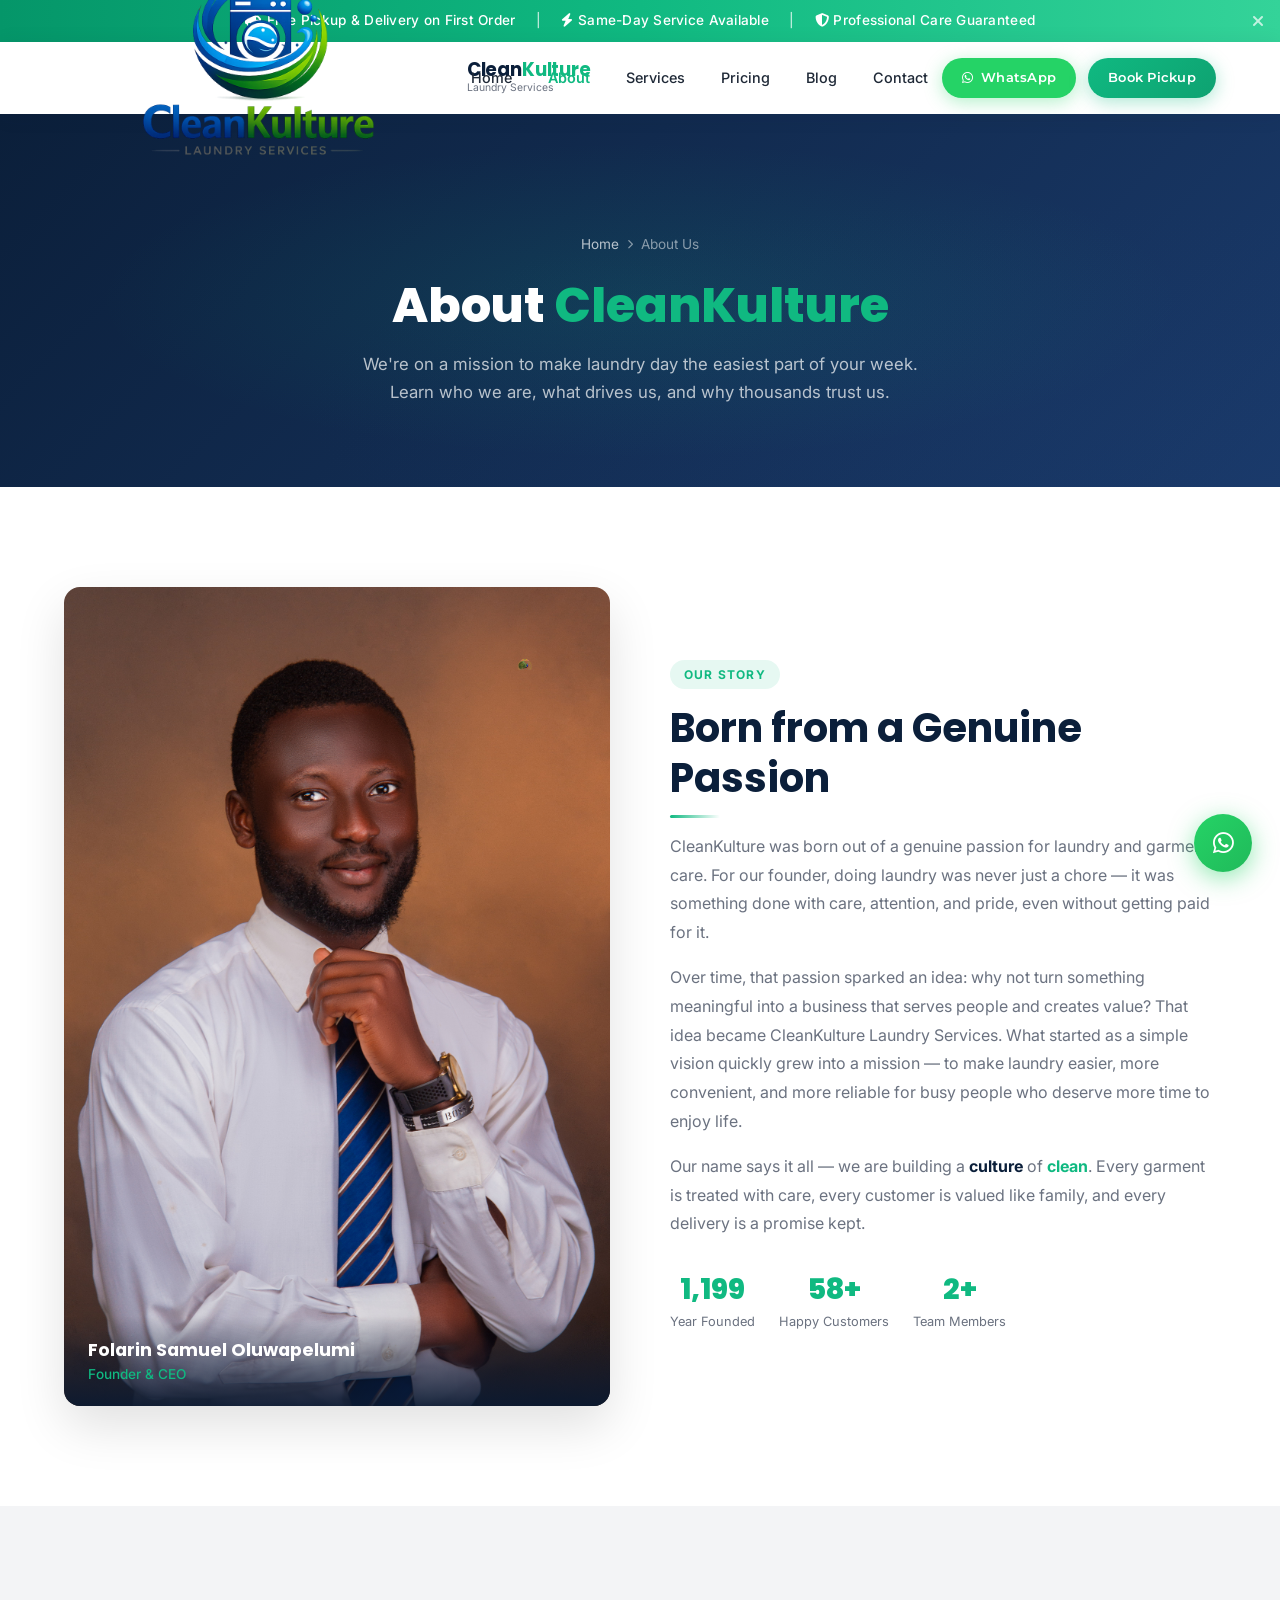
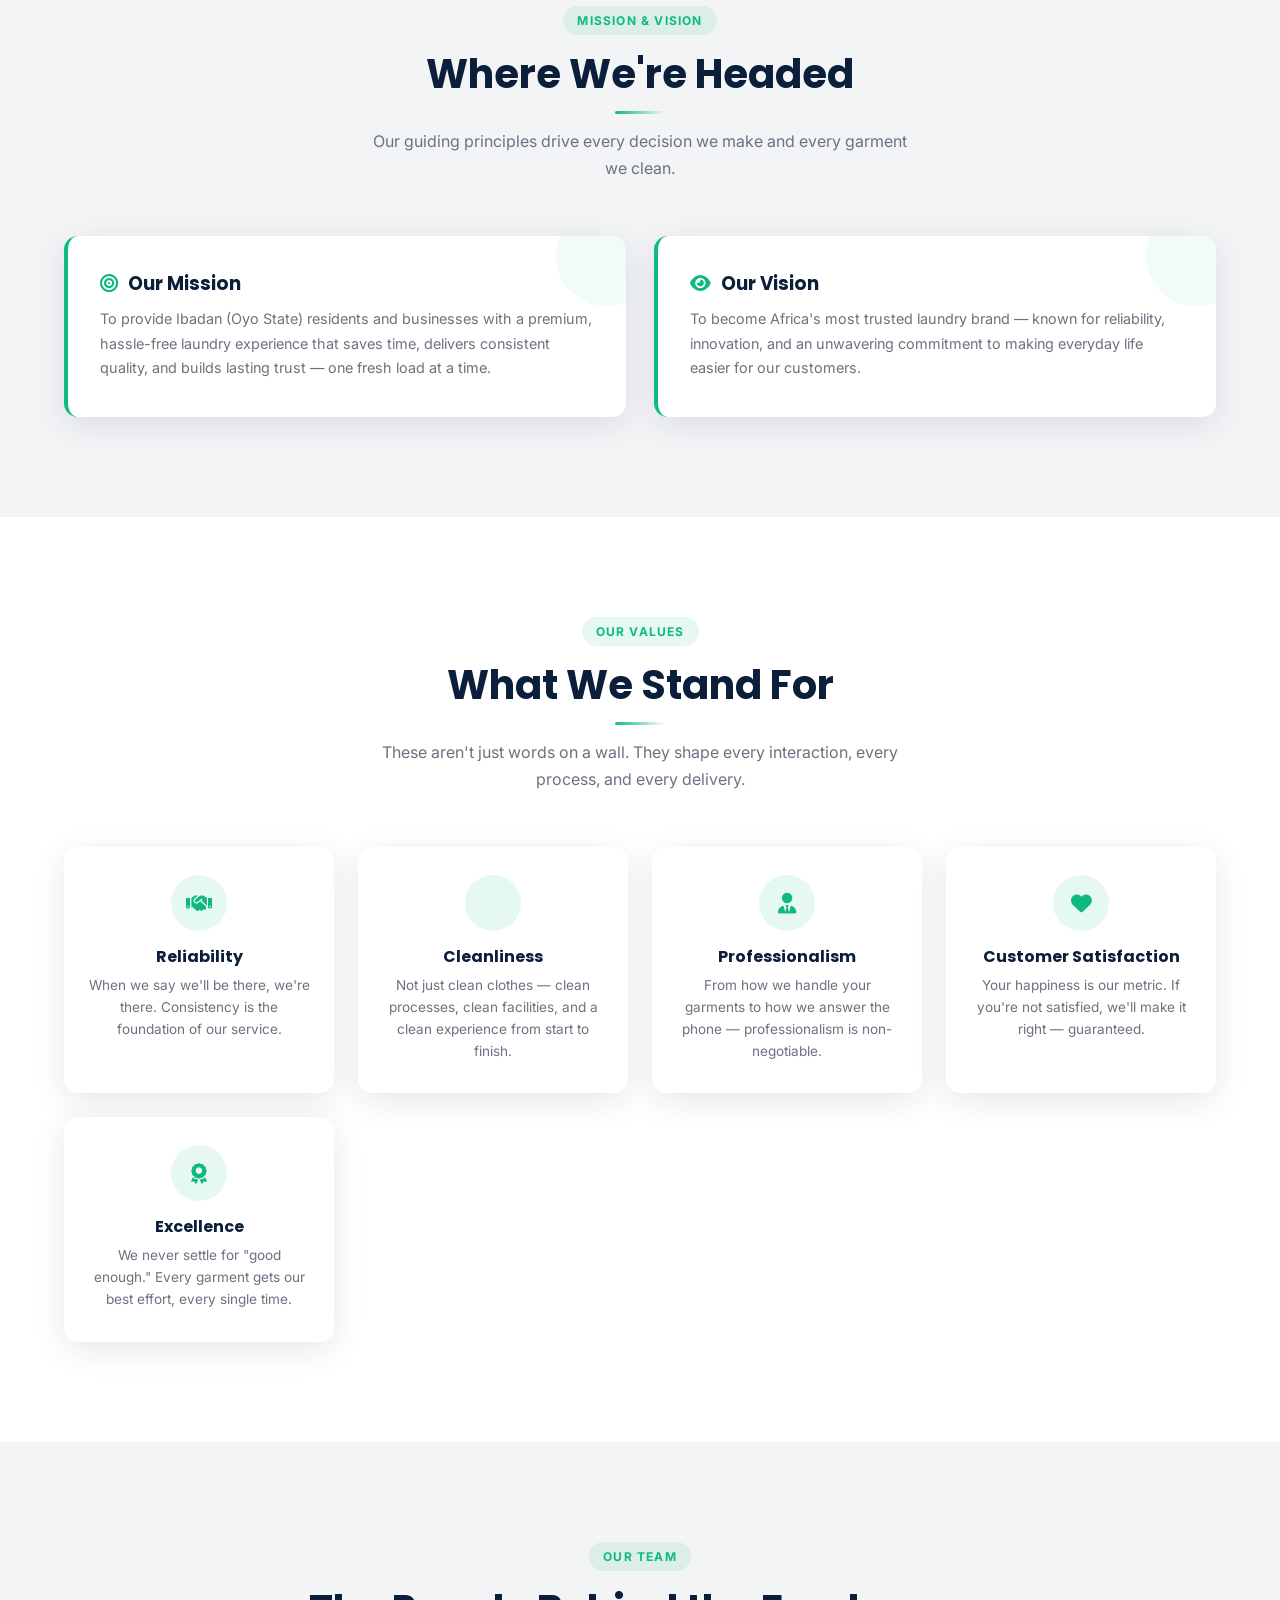
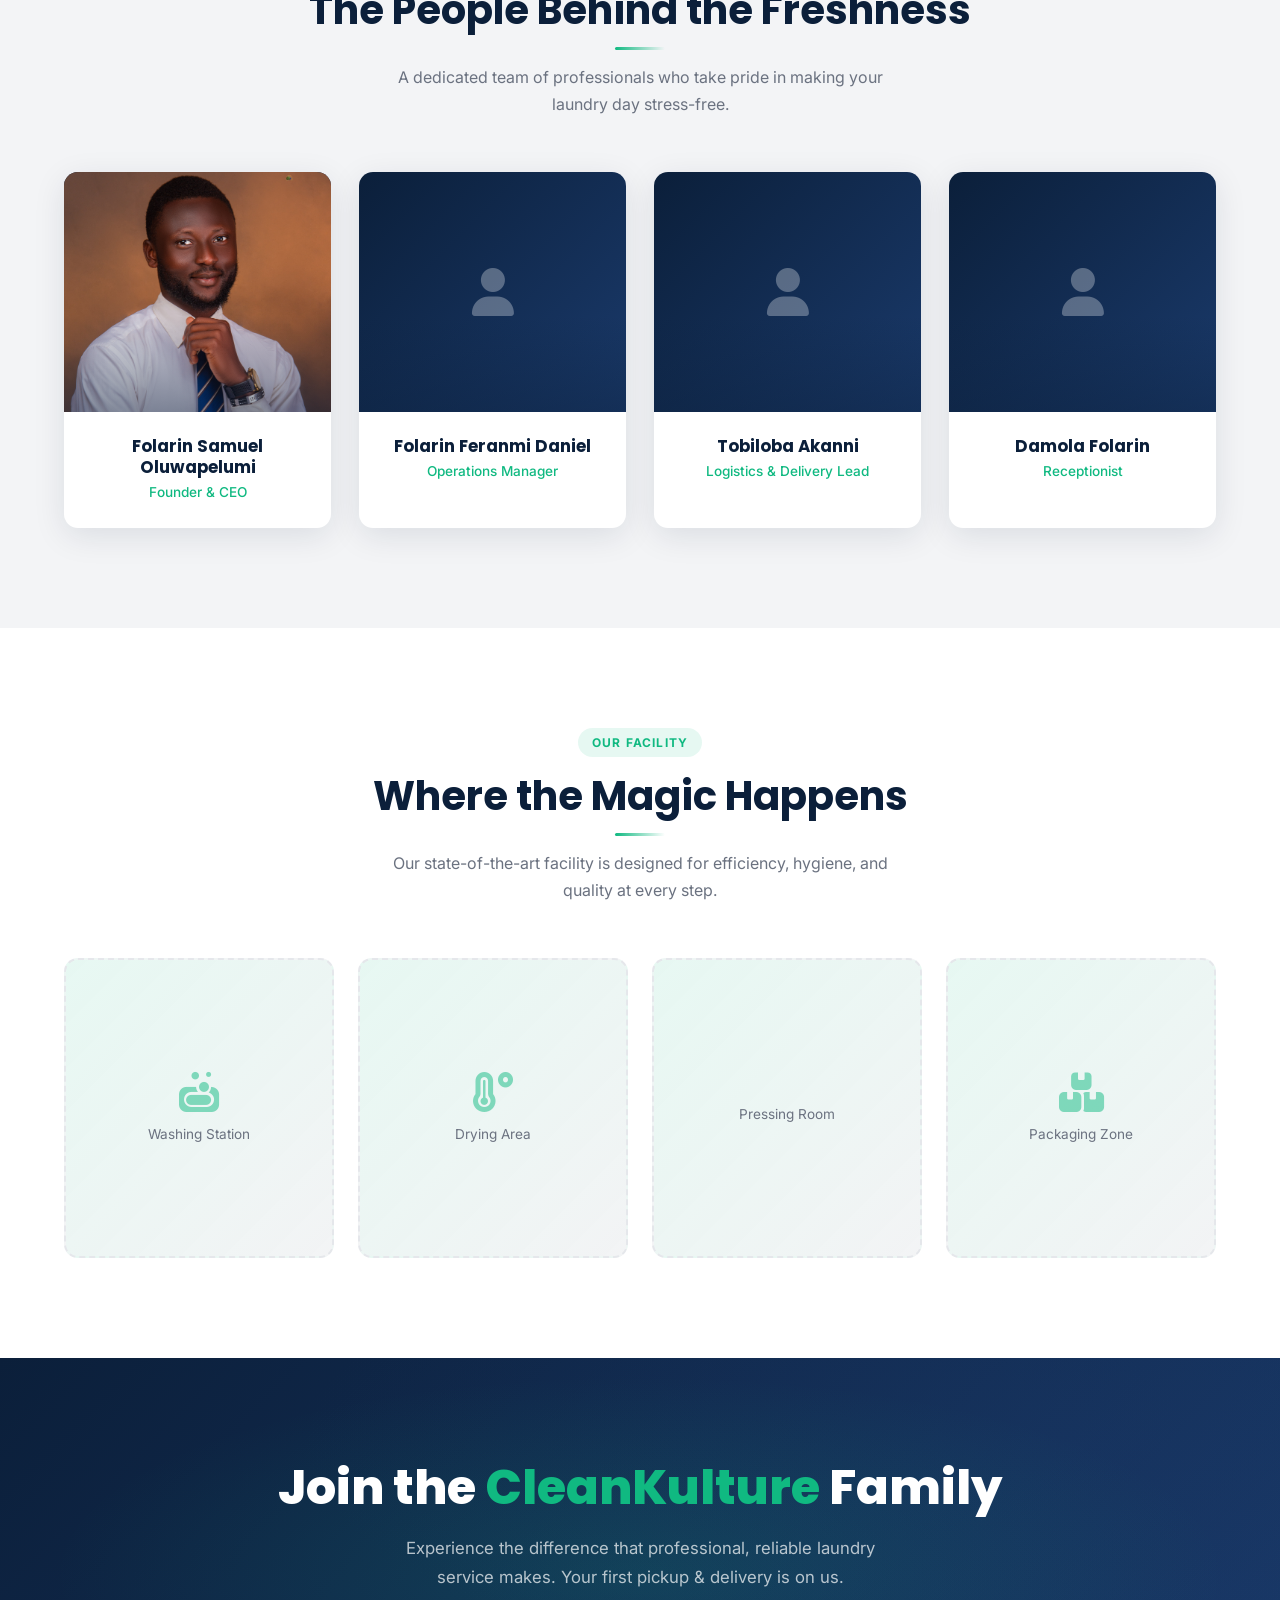
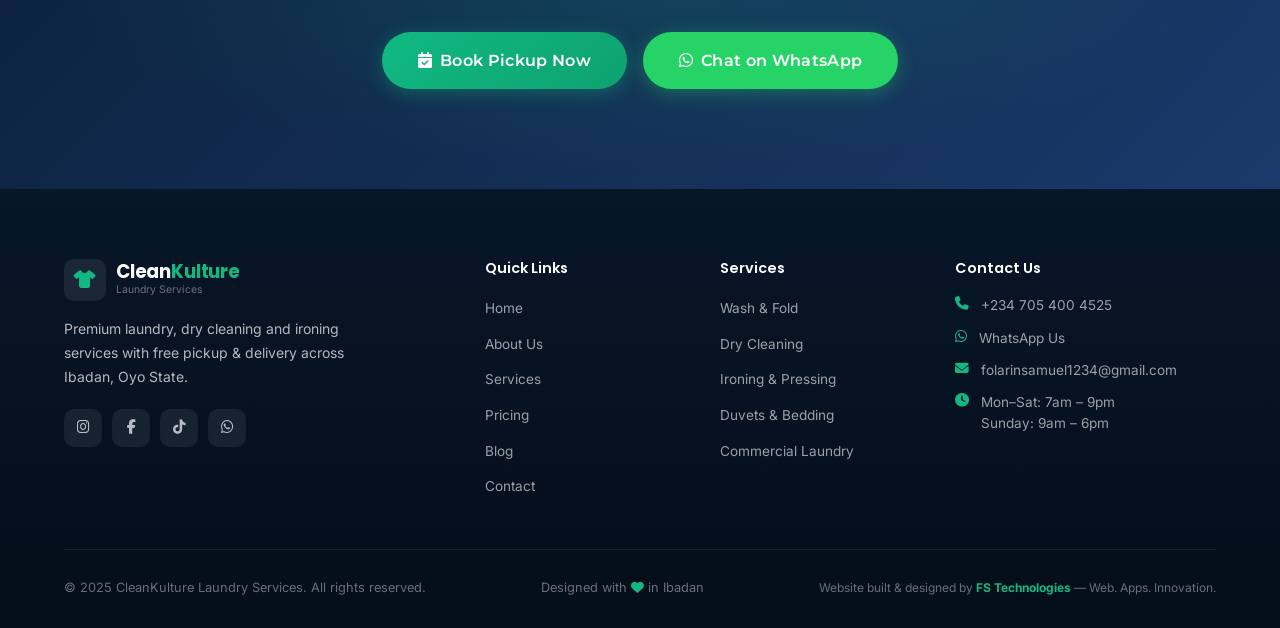
==== commit 229c7860: "Added logo to all pages header and footer for brand consistency" ====
--- a/about.html
+++ b/about.html
@@ -29,7 +29,7 @@
     <div class="container">
       <div class="nav-inner">
         <a href="index.html" class="logo">
-          <div class="logo-icon"><i class="fas fa-tshirt"></i></div>
+          <img src="images/logo.png" alt="CleanKulture Laundry Services" class="logo-img">
           <div>
             <div class="logo-text">Clean<span>Kulture</span></div>
             <div class="logo-sub">Laundry Services</div>
--- a/css/style.css
+++ b/css/style.css
@@ -1512,6 +1512,26 @@
   .form-group.full { grid-column: 1; }
   
   .page-header { padding: 90px 0 60px; }
+
+  /* Mobile viewport height fix */
+  .hero {
+    min-height: -webkit-fill-available;
+  }
+
+  /* Prevent horizontal scroll */
+  body {
+    overflow-x: hidden;
+  }
+
+  /* Improve touch targets */
+  .btn {
+    min-height: 44px;
+  }
+
+  /* Better spacing for mobile */
+  .mt-32 {
+    margin-top: 24px;
+  }
 }
 
 @media (max-width: 480px) {
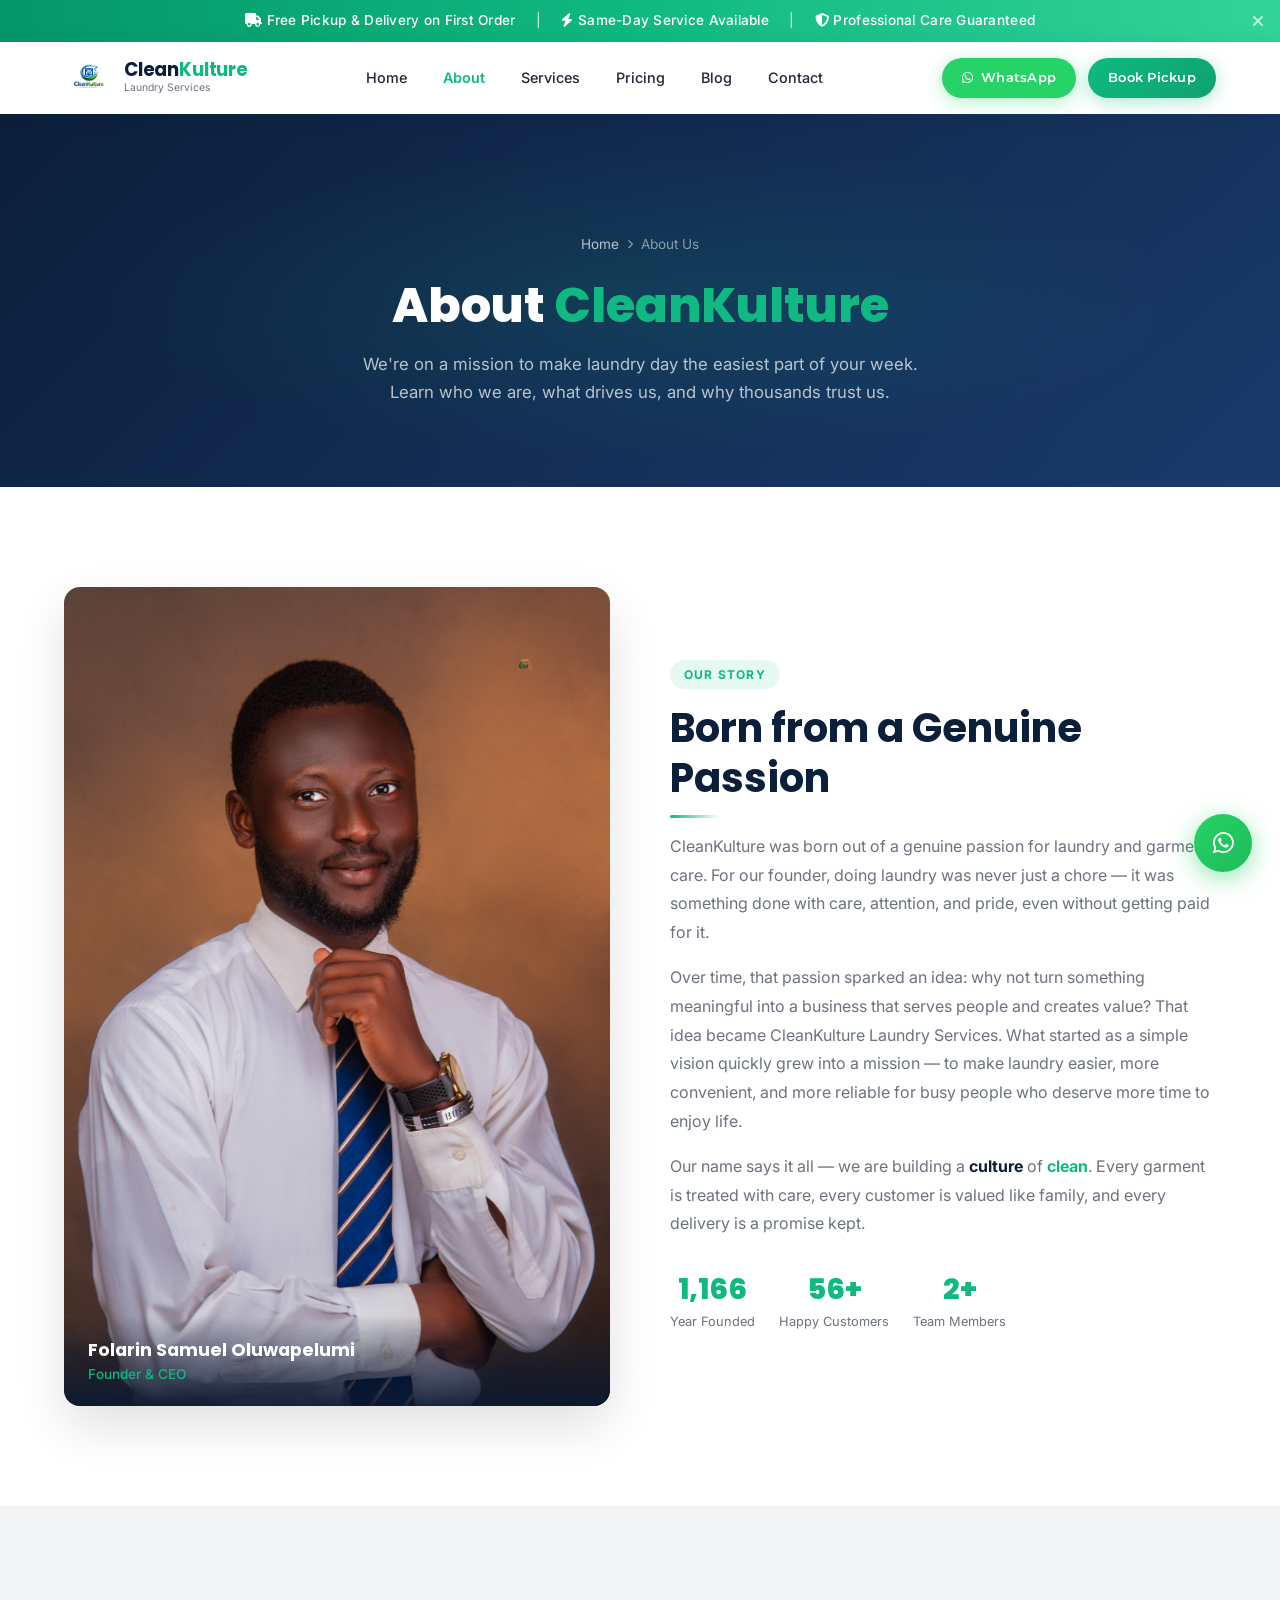
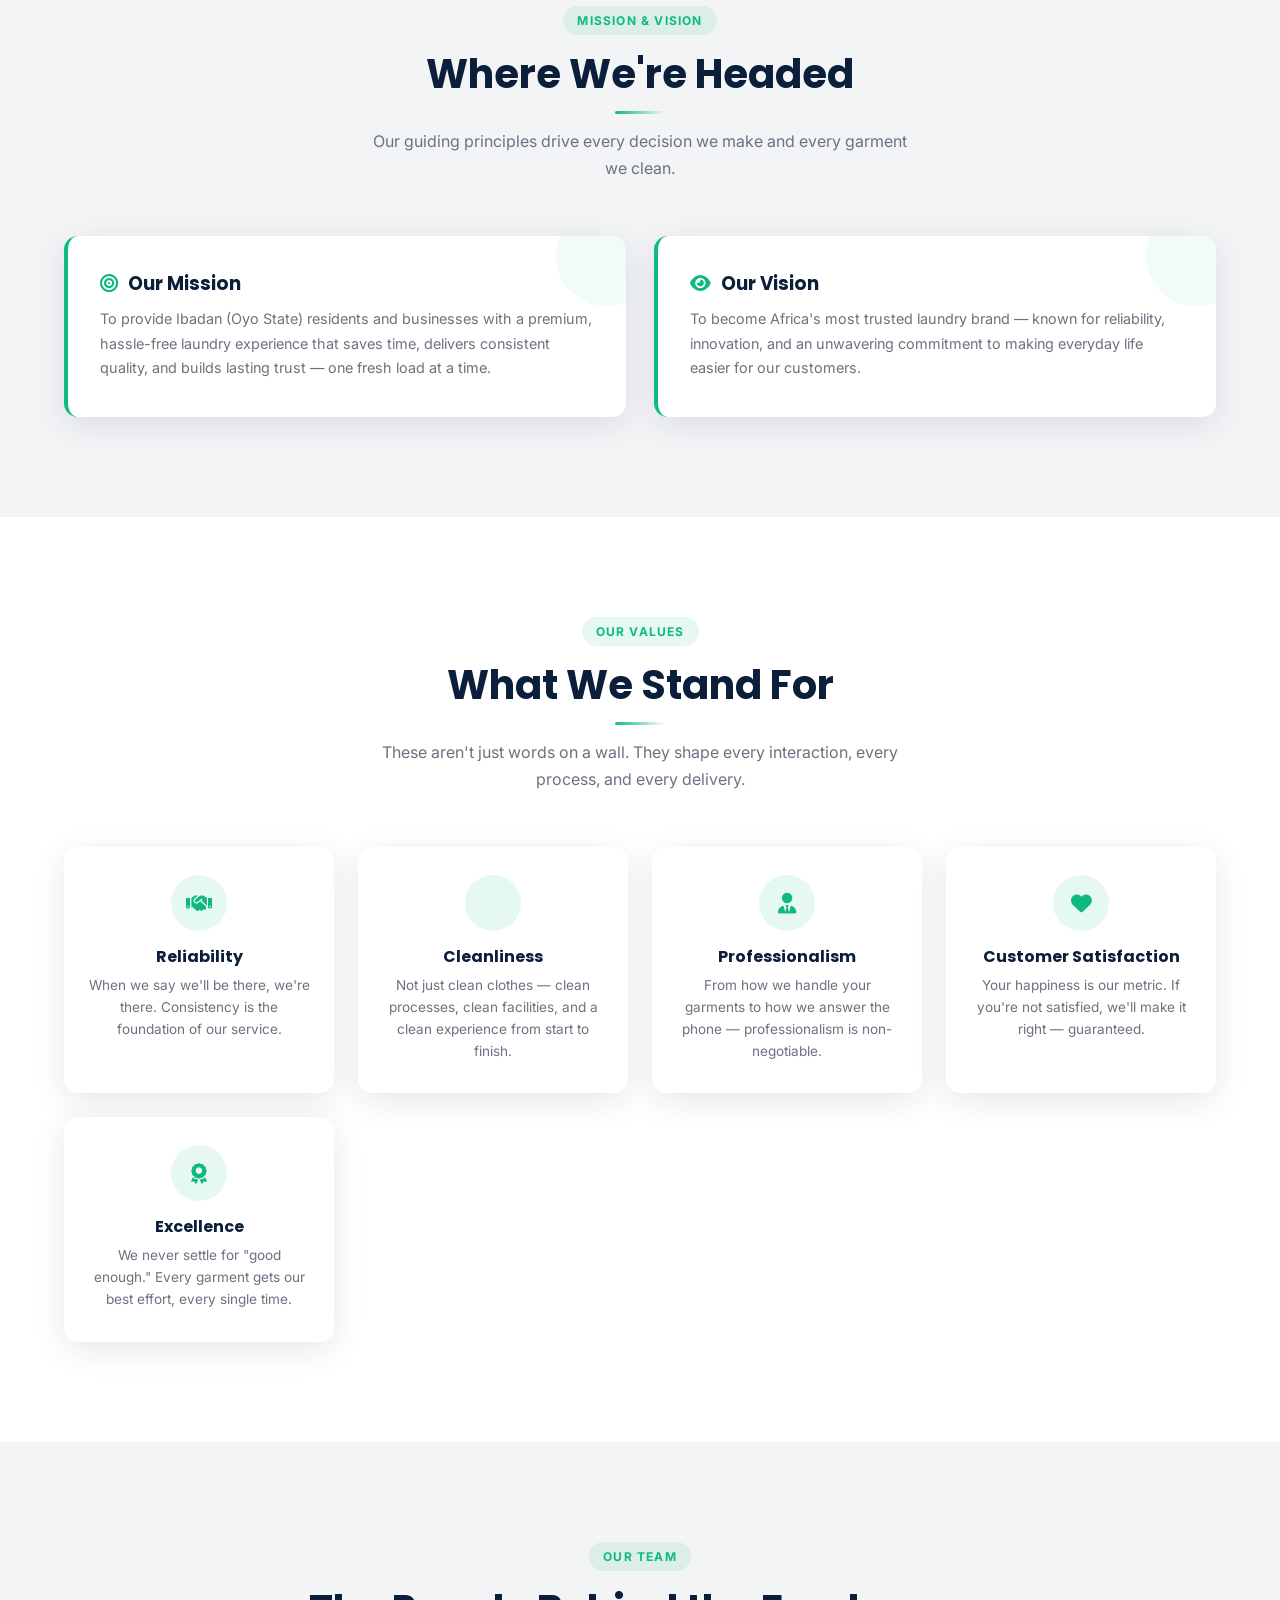
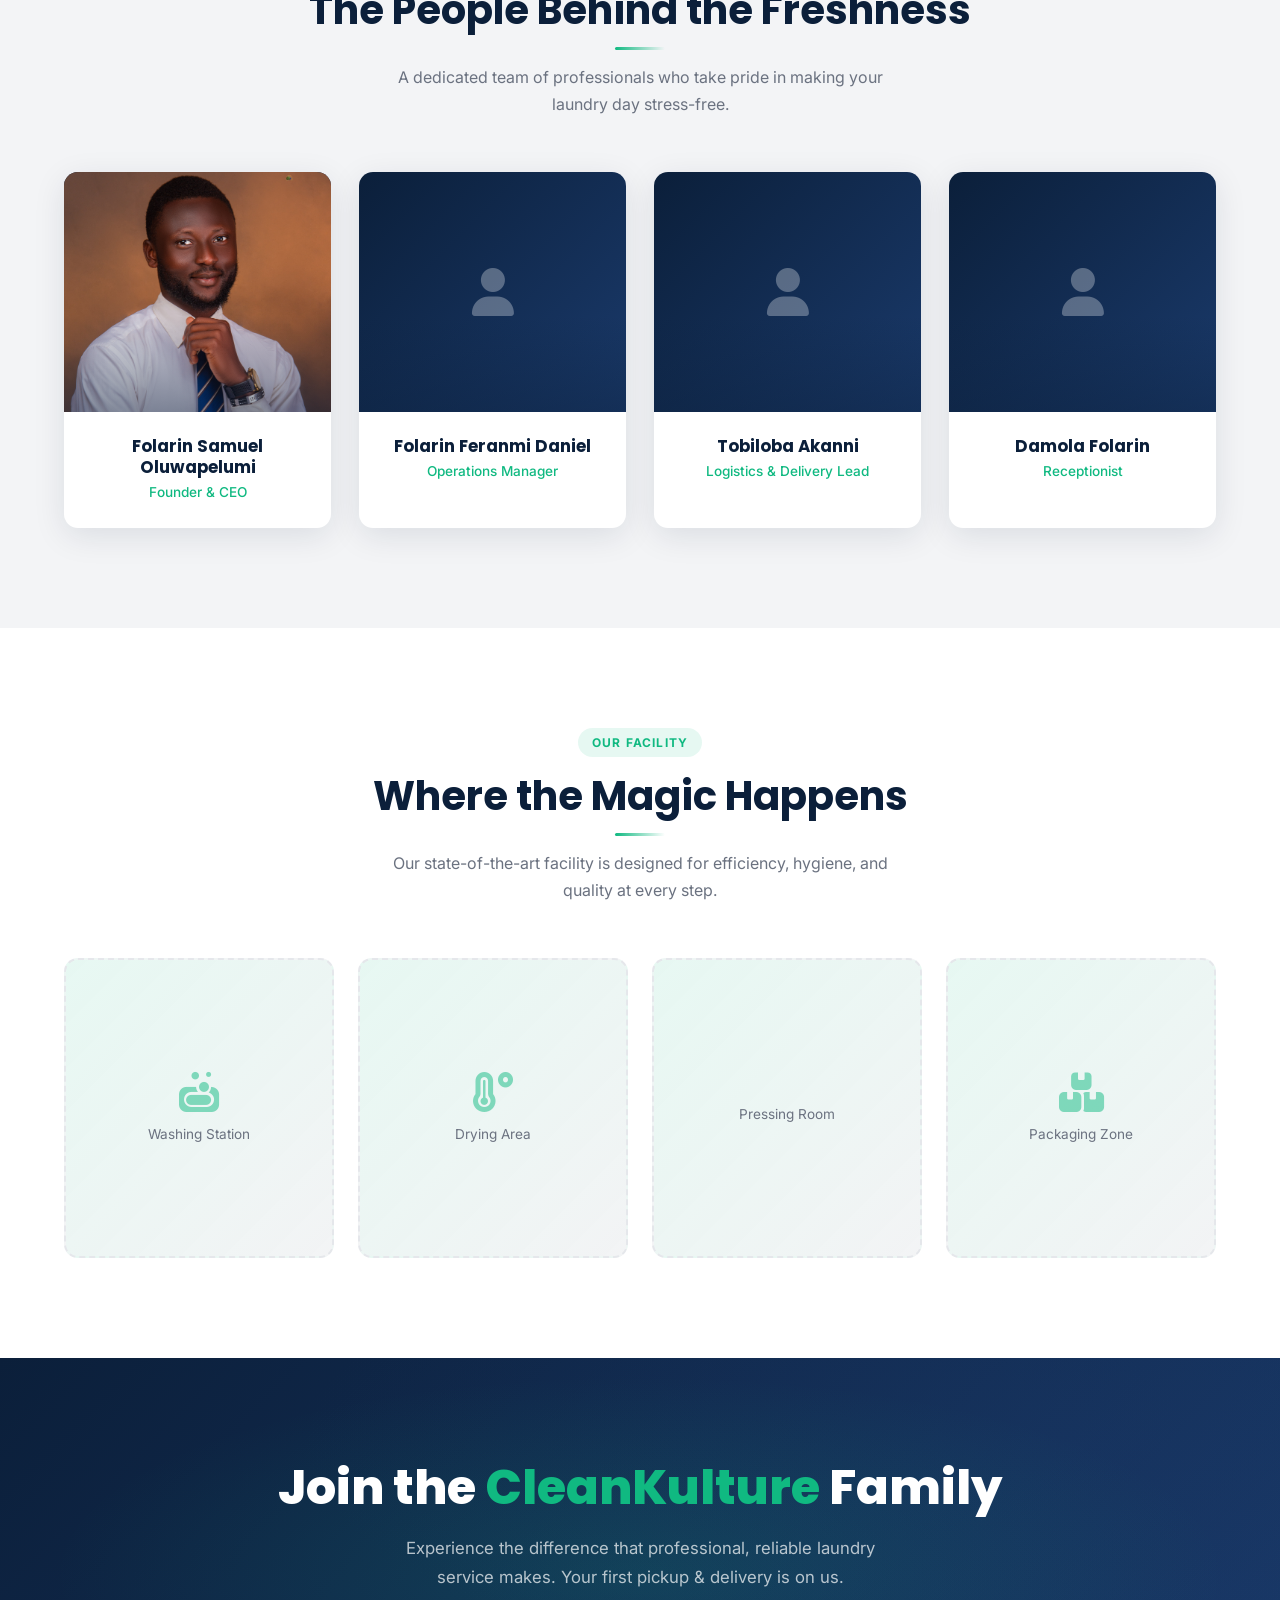
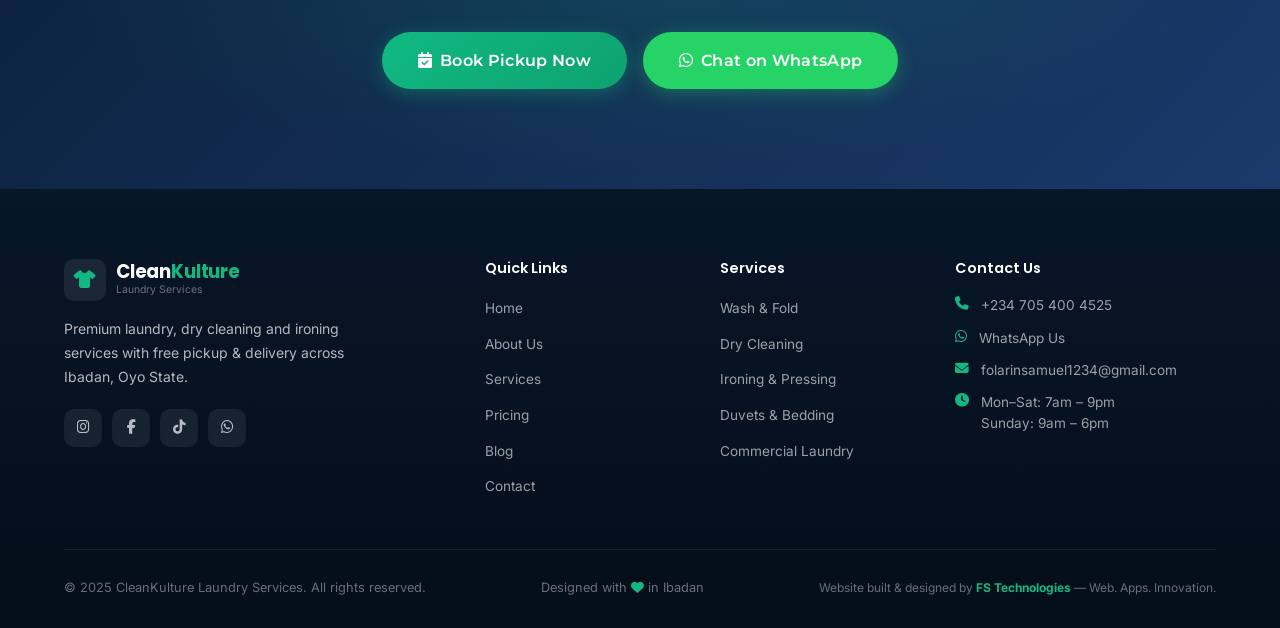
==== commit c8f892fe: "Added enhancements.css to all pages for consistent logo styling" ====
--- a/about.html
+++ b/about.html
@@ -8,6 +8,7 @@
   <link href="https://fonts.googleapis.com/css2?family=Poppins:wght@400;600;700;800&family=Inter:wght@300;400;500&family=Montserrat:wght@600;700&display=swap" rel="stylesheet">
   <link rel="stylesheet" href="https://cdnjs.cloudflare.com/ajax/libs/font-awesome/6.5.0/css/all.min.css">
   <link rel="stylesheet" href="css/style.css">
+  <link rel="stylesheet" href="css/enhancements.css">
 </head>
 <body>
 
--- a/css/enhancements.css
+++ b/css/enhancements.css
@@ -0,0 +1,875 @@
+/* =========================================
+   CLEANKULTURE - PROFESSIONAL ENHANCEMENTS
+   Modern Landing Page Styles
+   ========================================= */
+
+/* Logo Styling */
+.logo-img {
+  width: 50px;
+  height: 50px;
+  object-fit: contain;
+  border-radius: 8px;
+}
+
+.logo-img-footer {
+  width: 45px;
+  height: 45px;
+  object-fit: contain;
+  border-radius: 8px;
+}
+
+@media (max-width: 768px) {
+  .logo-img {
+    width: 40px;
+    height: 40px;
+  }
+  
+  .logo-img-footer {
+    width: 35px;
+    height: 35px;
+  }
+}
+
+@media (max-width: 480px) {
+  .logo-img {
+    width: 35px;
+    height: 35px;
+  }
+  
+  .logo-img-footer {
+    width: 30px;
+    height: 30px;
+  }
+}
+
+/* Hero Background Animation */
+.hero-bg-animation {
+  position: absolute;
+  inset: 0;
+  overflow: hidden;
+  pointer-events: none;
+}
+
+.floating-shape {
+  position: absolute;
+  border-radius: 50%;
+  opacity: 0.08;
+  animation: floatShape 25s infinite ease-in-out;
+  filter: blur(40px);
+}
+
+.shape-1 {
+  width: 400px;
+  height: 400px;
+  background: #10B981;
+  top: -100px;
+  right: -100px;
+  animation-delay: 0s;
+}
+
+.shape-2 {
+  width: 300px;
+  height: 300px;
+  background: #3B82F6;
+  bottom: -80px;
+  left: -80px;
+  animation-delay: -7s;
+}
+
+.shape-3 {
+  width: 250px;
+  height: 250px;
+  background: #F59E0B;
+  top: 40%;
+  right: 15%;
+  animation-delay: -14s;
+}
+
+.shape-4 {
+  width: 350px;
+  height: 350px;
+  background: #EC4899;
+  bottom: 15%;
+  left: 25%;
+  animation-delay: -21s;
+}
+
+@keyframes floatShape {
+  0%, 100% { transform: translate(0, 0) scale(1); }
+  25% { transform: translate(40px, -40px) scale(1.1); }
+  50% { transform: translate(-30px, 30px) scale(0.95); }
+  75% { transform: translate(30px, 40px) scale(1.05); }
+}
+
+/* Hero Badge */
+.hero-badge {
+  display: inline-flex;
+  align-items: center;
+  gap: 10px;
+  background: rgba(16, 185, 129, 0.15);
+  border: 1px solid rgba(16, 185, 129, 0.3);
+  color: #10B981;
+  font-size: 0.85rem;
+  font-weight: 600;
+  padding: 10px 20px;
+  border-radius: 50px;
+  margin-bottom: 24px;
+  letter-spacing: 0.02em;
+  position: relative;
+  overflow: hidden;
+}
+
+.badge-pulse {
+  position: absolute;
+  left: 12px;
+  width: 8px;
+  height: 8px;
+  background: #10B981;
+  border-radius: 50%;
+  animation: pulse 2s ease-in-out infinite;
+}
+
+@keyframes pulse {
+  0%, 100% { opacity: 1; transform: scale(1); }
+  50% { opacity: 0.5; transform: scale(1.8); }
+}
+
+/* Hero Title */
+.hero-title {
+  font-size: clamp(2.5rem, 5.5vw, 4rem);
+  font-weight: 800;
+  color: #ffffff;
+  line-height: 1.1;
+  margin-bottom: 24px;
+  letter-spacing: -0.03em;
+}
+
+.gradient-text {
+  background: linear-gradient(135deg, #10B981 0%, #34D399 50%, #6EE7B7 100%);
+  -webkit-background-clip: text;
+  -webkit-text-fill-color: transparent;
+  background-clip: text;
+  display: inline-block;
+  position: relative;
+}
+
+/* Trust Indicators */
+.trust-indicators {
+  display: grid;
+  grid-template-columns: repeat(2, 1fr);
+  gap: 14px;
+  margin-top: 40px;
+}
+
+.trust-item {
+  display: flex;
+  align-items: center;
+  gap: 10px;
+  color: rgba(255, 255, 255, 0.9);
+  font-size: 0.9rem;
+  font-weight: 500;
+  padding: 10px 14px;
+  background: rgba(255, 255, 255, 0.05);
+  border-radius: 12px;
+  border: 1px solid rgba(255, 255, 255, 0.1);
+  transition: all 0.3s ease;
+}
+
+.trust-item:hover {
+  background: rgba(255, 255, 255, 0.1);
+  transform: translateY(-2px);
+}
+
+.trust-item i {
+  color: #10B981;
+  font-size: 1.1rem;
+}
+
+/* Hero Card Main */
+.hero-card-main {
+  background: rgba(255, 255, 255, 0.08);
+  border: 1px solid rgba(255, 255, 255, 0.15);
+  backdrop-filter: blur(20px);
+  -webkit-backdrop-filter: blur(20px);
+  border-radius: 24px;
+  padding: 40px;
+  position: relative;
+  overflow: hidden;
+}
+
+.card-glow {
+  position: absolute;
+  top: -50%;
+  right: -50%;
+  width: 200%;
+  height: 200%;
+  background: radial-gradient(circle, rgba(16, 185, 129, 0.15) 0%, transparent 70%);
+  animation: rotateGlow 15s linear infinite;
+  pointer-events: none;
+}
+
+@keyframes rotateGlow {
+  0% { transform: rotate(0deg); }
+  100% { transform: rotate(360deg); }
+}
+
+.hero-img-wrap {
+  width: 100%;
+  height: 360px;
+  border-radius: 16px;
+  position: relative;
+  overflow: hidden;
+  border: none;
+}
+
+.hero-image-container {
+  position: relative;
+  width: 100%;
+  height: 100%;
+  display: flex;
+  align-items: center;
+  justify-content: center;
+}
+
+.hero-image-bg {
+  position: absolute;
+  inset: 0;
+  background: linear-gradient(135deg, 
+    #10B981 0%, 
+    #059669 25%, 
+    #0B1F3A 50%, 
+    #1e3a5f 75%, 
+    #34D399 100%);
+  background-size: 200% 200%;
+  animation: gradientShift 8s ease infinite;
+}
+
+@keyframes gradientShift {
+  0% { background-position: 0% 50%; }
+  50% { background-position: 100% 50%; }
+  100% { background-position: 0% 50%; }
+}
+
+.hero-image-content {
+  position: relative;
+  z-index: 2;
+  display: flex;
+  flex-direction: column;
+  align-items: center;
+  justify-content: center;
+  text-align: center;
+  padding: 40px;
+}
+
+.hero-image-content i {
+  font-size: 6rem;
+  color: rgba(255, 255, 255, 0.95);
+  z-index: 1;
+  animation: bounce 3s ease-in-out infinite;
+  filter: drop-shadow(0 10px 30px rgba(0, 0, 0, 0.3));
+  margin-bottom: 20px;
+}
+
+.hero-image-text {
+  display: flex;
+  flex-direction: column;
+  gap: 8px;
+  z-index: 1;
+}
+
+.hero-image-title {
+  font-family: 'Poppins', sans-serif;
+  font-size: 2rem;
+  font-weight: 700;
+  color: #ffffff;
+  text-shadow: 0 4px 20px rgba(0, 0, 0, 0.4);
+  letter-spacing: -0.02em;
+}
+
+.hero-image-subtitle {
+  font-family: 'Inter', sans-serif;
+  font-size: 1.1rem;
+  font-weight: 500;
+  color: rgba(255, 255, 255, 0.9);
+  text-shadow: 0 2px 10px rgba(0, 0, 0, 0.3);
+  letter-spacing: 0.05em;
+  text-transform: uppercase;
+}
+
+.hero-image-overlay {
+  position: absolute;
+  inset: 0;
+  background: radial-gradient(circle at center, transparent 0%, rgba(0, 0, 0, 0.2) 100%);
+  z-index: 1;
+  pointer-events: none;
+}
+
+.hero-img-wrap::before {
+  content: '';
+  position: absolute;
+  top: -50%;
+  right: -50%;
+  width: 200%;
+  height: 200%;
+  background: radial-gradient(circle, rgba(255, 255, 255, 0.1) 0%, transparent 60%);
+  animation: rotateGlow 20s linear infinite;
+  z-index: 0;
+}
+
+.hero-img-wrap::after {
+  content: '';
+  position: absolute;
+  bottom: 20px;
+  left: 20px;
+  right: 20px;
+  height: 100px;
+  background: linear-gradient(to top, rgba(0, 0, 0, 0.3), transparent);
+  border-radius: 0 0 16px 16px;
+  z-index: 1;
+  pointer-events: none;
+}
+
+.hero-img-wrap i {
+  font-size: 5rem;
+  color: rgba(16, 185, 129, 0.8);
+  z-index: 1;
+  animation: bounce 3s ease-in-out infinite;
+}
+
+@keyframes bounce {
+  0%, 100% { transform: translateY(0); }
+  50% { transform: translateY(-10px); }
+}
+
+.hero-img-wrap span {
+  z-index: 1;
+  font-weight: 500;
+}
+
+/* Floating Badge */
+.floating-badge {
+  position: absolute;
+  background: #ffffff;
+  border-radius: 12px;
+  padding: 12px 18px;
+  box-shadow: 0 10px 30px rgba(0, 0, 0, 0.2);
+  display: flex;
+  align-items: center;
+  gap: 10px;
+  font-size: 0.85rem;
+  font-weight: 600;
+  color: #0B1F3A;
+  animation: floatBadge 4s ease-in-out infinite;
+  z-index: 10;
+}
+
+.badge-top {
+  top: -20px;
+  right: 30px;
+  animation-delay: 0s;
+}
+
+.badge-bottom {
+  bottom: -20px;
+  left: 30px;
+  animation-delay: 2s;
+}
+
+@keyframes floatBadge {
+  0%, 100% { transform: translateY(0); }
+  50% { transform: translateY(-12px); }
+}
+
+.floating-badge i {
+  color: #10B981;
+  font-size: 1.2rem;
+}
+
+/* Stat Cards Enhanced */
+.stat-card {
+  position: absolute;
+  background: #ffffff;
+  border-radius: 16px;
+  padding: 16px 20px;
+  box-shadow: 0 15px 40px rgba(0, 0, 0, 0.15);
+  display: flex;
+  align-items: center;
+  gap: 14px;
+  animation: floatCard 4s ease-in-out infinite;
+  border: 1px solid rgba(255, 255, 255, 0.2);
+}
+
+.stat-left {
+  left: -35px;
+  bottom: 80px;
+  animation-delay: 0s;
+}
+
+.stat-right {
+  right: -30px;
+  top: 50px;
+  animation-delay: 2s;
+}
+
+@keyframes floatCard {
+  0%, 100% { transform: translateY(0); }
+  50% { transform: translateY(-10px); }
+}
+
+.stat-icon {
+  width: 44px;
+  height: 44px;
+  border-radius: 12px;
+  display: flex;
+  align-items: center;
+  justify-content: center;
+  font-size: 1.1rem;
+}
+
+.stat-icon.green {
+  background: rgba(16, 185, 129, 0.12);
+  color: #10B981;
+}
+
+.stat-icon.navy {
+  background: rgba(11, 31, 58, 0.08);
+  color: #0B1F3A;
+}
+
+.stat-num {
+  font-family: 'Poppins', sans-serif;
+  font-weight: 700;
+  font-size: 1.2rem;
+  color: #0B1F3A;
+}
+
+.stat-label {
+  font-size: 0.75rem;
+  color: #6B7280;
+}
+
+/* Responsive Enhancements */
+@media (max-width: 1024px) {
+  .hero-grid {
+    grid-template-columns: 1fr;
+    gap: 50px;
+  }
+
+  .hero-visual {
+    order: -1;
+  }
+
+  .hero-card-main {
+    max-width: 500px;
+    margin: 0 auto;
+  }
+
+  .trust-indicators {
+    grid-template-columns: repeat(2, 1fr);
+  }
+
+  .hero-title {
+    font-size: 3rem;
+  }
+}
+
+@media (max-width: 768px) {
+  .hero {
+    min-height: auto;
+    padding: 100px 0 60px;
+  }
+
+  .hero-grid {
+    grid-template-columns: 1fr;
+    gap: 40px;
+    padding: 40px 0;
+  }
+
+  .hero-title {
+    font-size: 2.2rem;
+    line-height: 1.15;
+  }
+
+  .hero-sub {
+    font-size: 1rem;
+    margin-bottom: 24px;
+  }
+
+  .hero-badge {
+    font-size: 0.75rem;
+    padding: 8px 16px;
+  }
+
+  .hero-ctas {
+    flex-direction: column;
+    gap: 12px;
+  }
+
+  .hero-ctas .btn {
+    width: 100%;
+    justify-content: center;
+  }
+
+  .trust-indicators {
+    grid-template-columns: 1fr;
+    gap: 10px;
+  }
+
+  .trust-item {
+    font-size: 0.85rem;
+    padding: 10px 12px;
+  }
+
+  .hero-visual {
+    order: -1;
+    margin-bottom: 20px;
+  }
+
+  .hero-card-main {
+    padding: 24px;
+  }
+
+  .hero-img-wrap {
+    height: 250px;
+  }
+
+  .hero-img-wrap i {
+    font-size: 3.5rem;
+  }
+
+  .stat-card {
+    display: none;
+  }
+
+  .floating-badge {
+    display: none;
+  }
+
+  .floating-shape {
+    opacity: 0.05;
+  }
+
+  /* Mobile Navigation Improvements */
+  .mobile-nav {
+    max-height: 100vh;
+    overflow-y: auto;
+  }
+
+  .mobile-nav ul {
+    padding: 20px 0;
+  }
+
+  .mobile-nav ul li a {
+    padding: 14px 24px;
+    font-size: 1rem;
+  }
+
+  .mobile-ctas {
+    padding: 20px 24px;
+    flex-direction: column;
+    gap: 12px;
+  }
+
+  .mobile-ctas .btn {
+    width: 100%;
+    justify-content: center;
+  }
+
+  /* Announcement Bar Mobile */
+  .announce-bar {
+    font-size: 0.75rem;
+    padding: 8px 12px;
+  }
+
+  .announce-bar i {
+    font-size: 0.7rem;
+  }
+
+  /* Section Padding Mobile */
+  section {
+    padding: 60px 0;
+  }
+
+  .section-title {
+    font-size: 1.8rem;
+  }
+
+  .section-sub {
+    font-size: 0.95rem;
+  }
+
+  /* Services Grid Mobile */
+  .services-grid {
+    grid-template-columns: 1fr;
+    gap: 20px;
+  }
+
+  .service-card {
+    padding: 24px;
+  }
+
+  /* Reviews Mobile */
+  .reviews-grid {
+    grid-template-columns: 1fr;
+  }
+
+  .review-card {
+    padding: 24px;
+  }
+
+  /* Steps Mobile */
+  .steps-grid {
+    grid-template-columns: 1fr;
+    gap: 30px;
+  }
+
+  /* Stats Grid Mobile */
+  .stats-grid {
+    grid-template-columns: repeat(2, 1fr);
+    gap: 16px;
+  }
+
+  .stat-box {
+    padding: 16px;
+  }
+
+  .stat-box .num {
+    font-size: 1.5rem;
+  }
+
+  /* Pricing Table Mobile */
+  .pricing-table {
+    font-size: 0.85rem;
+  }
+
+  .pricing-table thead {
+    display: none;
+  }
+
+  .pricing-table tbody tr {
+    display: block;
+    margin-bottom: 16px;
+    border: 1px solid rgba(0, 0, 0, 0.1);
+    border-radius: 12px;
+    padding: 16px;
+    background: #ffffff;
+  }
+
+  .pricing-table td {
+    display: block;
+    padding: 8px 0;
+    text-align: left !important;
+    border: none;
+  }
+
+  .pricing-table td:first-child {
+    font-weight: 600;
+    padding-top: 0;
+  }
+
+  .pricing-table td:last-child {
+    font-size: 1.1rem;
+    font-weight: 700;
+    color: #10B981;
+    padding-bottom: 0;
+  }
+
+  /* Booking Form Mobile */
+  .booking-form-wrap {
+    padding: 24px;
+  }
+
+  .form-grid {
+    grid-template-columns: 1fr;
+  }
+
+  .form-group {
+    margin-bottom: 16px;
+  }
+
+  /* Area List Mobile */
+  .area-list {
+    gap: 10px;
+  }
+
+  .area-pill {
+    font-size: 0.85rem;
+    padding: 10px 16px;
+  }
+
+  /* Footer Mobile */
+  .footer-grid {
+    grid-template-columns: 1fr;
+    gap: 32px;
+  }
+
+  .footer-bottom {
+    flex-direction: column;
+    text-align: center;
+    gap: 12px;
+  }
+
+  /* FAQ Mobile */
+  .faq-item {
+    margin-bottom: 12px;
+  }
+
+  .faq-q {
+    padding: 16px;
+    font-size: 0.95rem;
+  }
+
+  .faq-a {
+    padding: 16px;
+    font-size: 0.9rem;
+  }
+
+  /* Final CTA Mobile */
+  .final-cta {
+    padding: 60px 24px;
+  }
+
+  .final-cta h2 {
+    font-size: 1.8rem;
+  }
+
+  .final-cta p {
+    font-size: 0.95rem;
+  }
+
+  .cta-btns {
+    flex-direction: column;
+  }
+
+  .cta-btns .btn {
+    width: 100%;
+    justify-content: center;
+  }
+}
+
+@media (max-width: 480px) {
+  .container {
+    padding: 0 16px;
+  }
+
+  .hero {
+    padding: 80px 0 50px;
+  }
+
+  .hero-title {
+    font-size: 1.9rem;
+  }
+
+  .hero-sub {
+    font-size: 0.95rem;
+  }
+
+  .hero-badge {
+    font-size: 0.7rem;
+    padding: 7px 14px;
+  }
+
+  .trust-item {
+    font-size: 0.8rem;
+    padding: 8px 10px;
+  }
+
+  .trust-item i {
+    font-size: 0.9rem;
+  }
+
+  .section-title {
+    font-size: 1.6rem;
+  }
+
+  .section-sub {
+    font-size: 0.9rem;
+  }
+
+  section {
+    padding: 50px 0;
+  }
+
+  .service-card {
+    padding: 20px;
+  }
+
+  .svc-icon {
+    width: 60px;
+    height: 60px;
+  }
+
+  .svc-icon i {
+    font-size: 1.5rem;
+  }
+
+  .review-card {
+    padding: 20px;
+  }
+
+  .review-text {
+    font-size: 0.9rem;
+  }
+
+  .step-card {
+    padding: 24px;
+  }
+
+  .step-num {
+    width: 50px;
+    height: 50px;
+    font-size: 1.3rem;
+  }
+
+  .btn-lg {
+    padding: 14px 24px;
+    font-size: 0.95rem;
+  }
+
+  .quality-grid {
+    grid-template-columns: 1fr;
+  }
+
+  .quality-card {
+    height: 180px;
+  }
+
+  .floating-wa {
+    width: 50px;
+    height: 50px;
+  }
+
+  .floating-wa i {
+    font-size: 1.5rem;
+  }
+
+  .back-to-top {
+    width: 40px;
+    height: 40px;
+  }
+}
+
+/* Extra Small Devices */
+@media (max-width: 360px) {
+  .hero-title {
+    font-size: 1.7rem;
+  }
+
+  .hero-sub {
+    font-size: 0.9rem;
+  }
+
+  .btn {
+    padding: 12px 20px;
+    font-size: 0.85rem;
+  }
+
+  .btn-lg {
+    padding: 13px 22px;
+    font-size: 0.9rem;
+  }
+
+  .section-title {
+    font-size: 1.5rem;
+  }
+}
